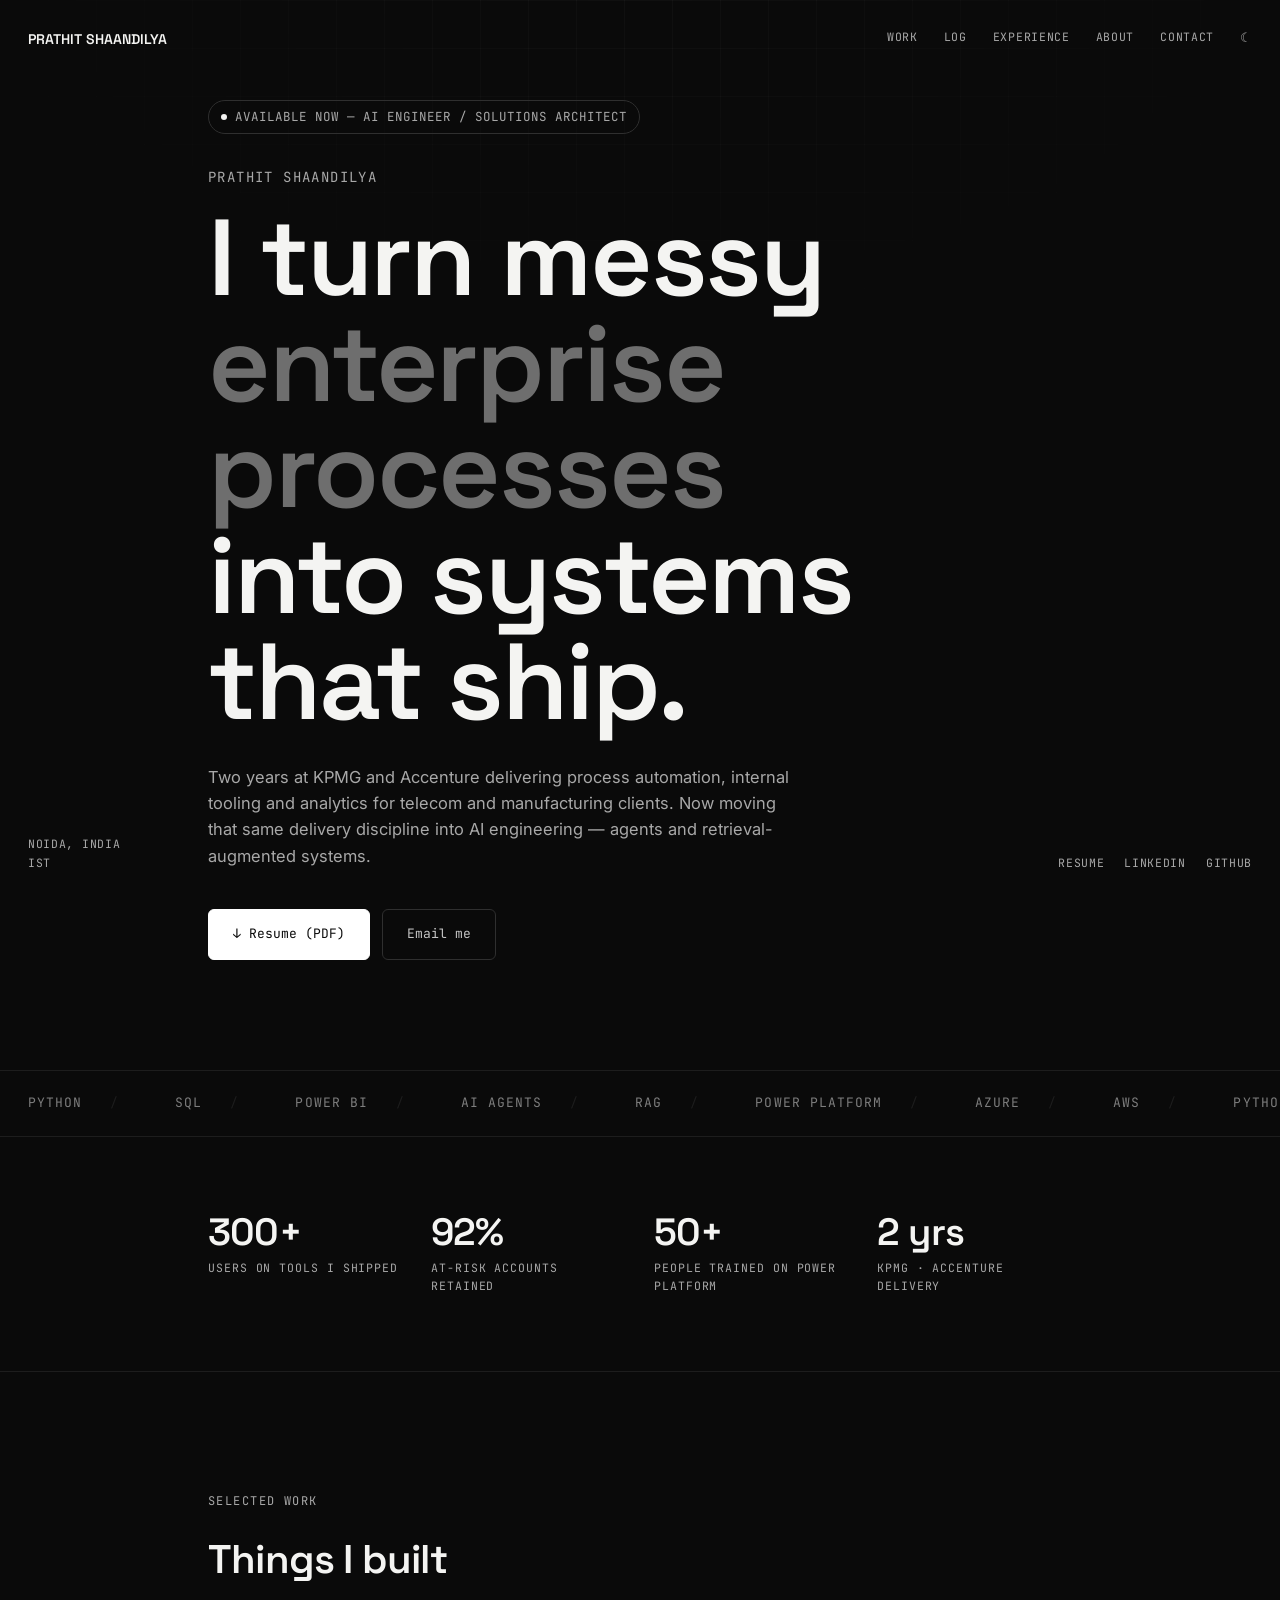
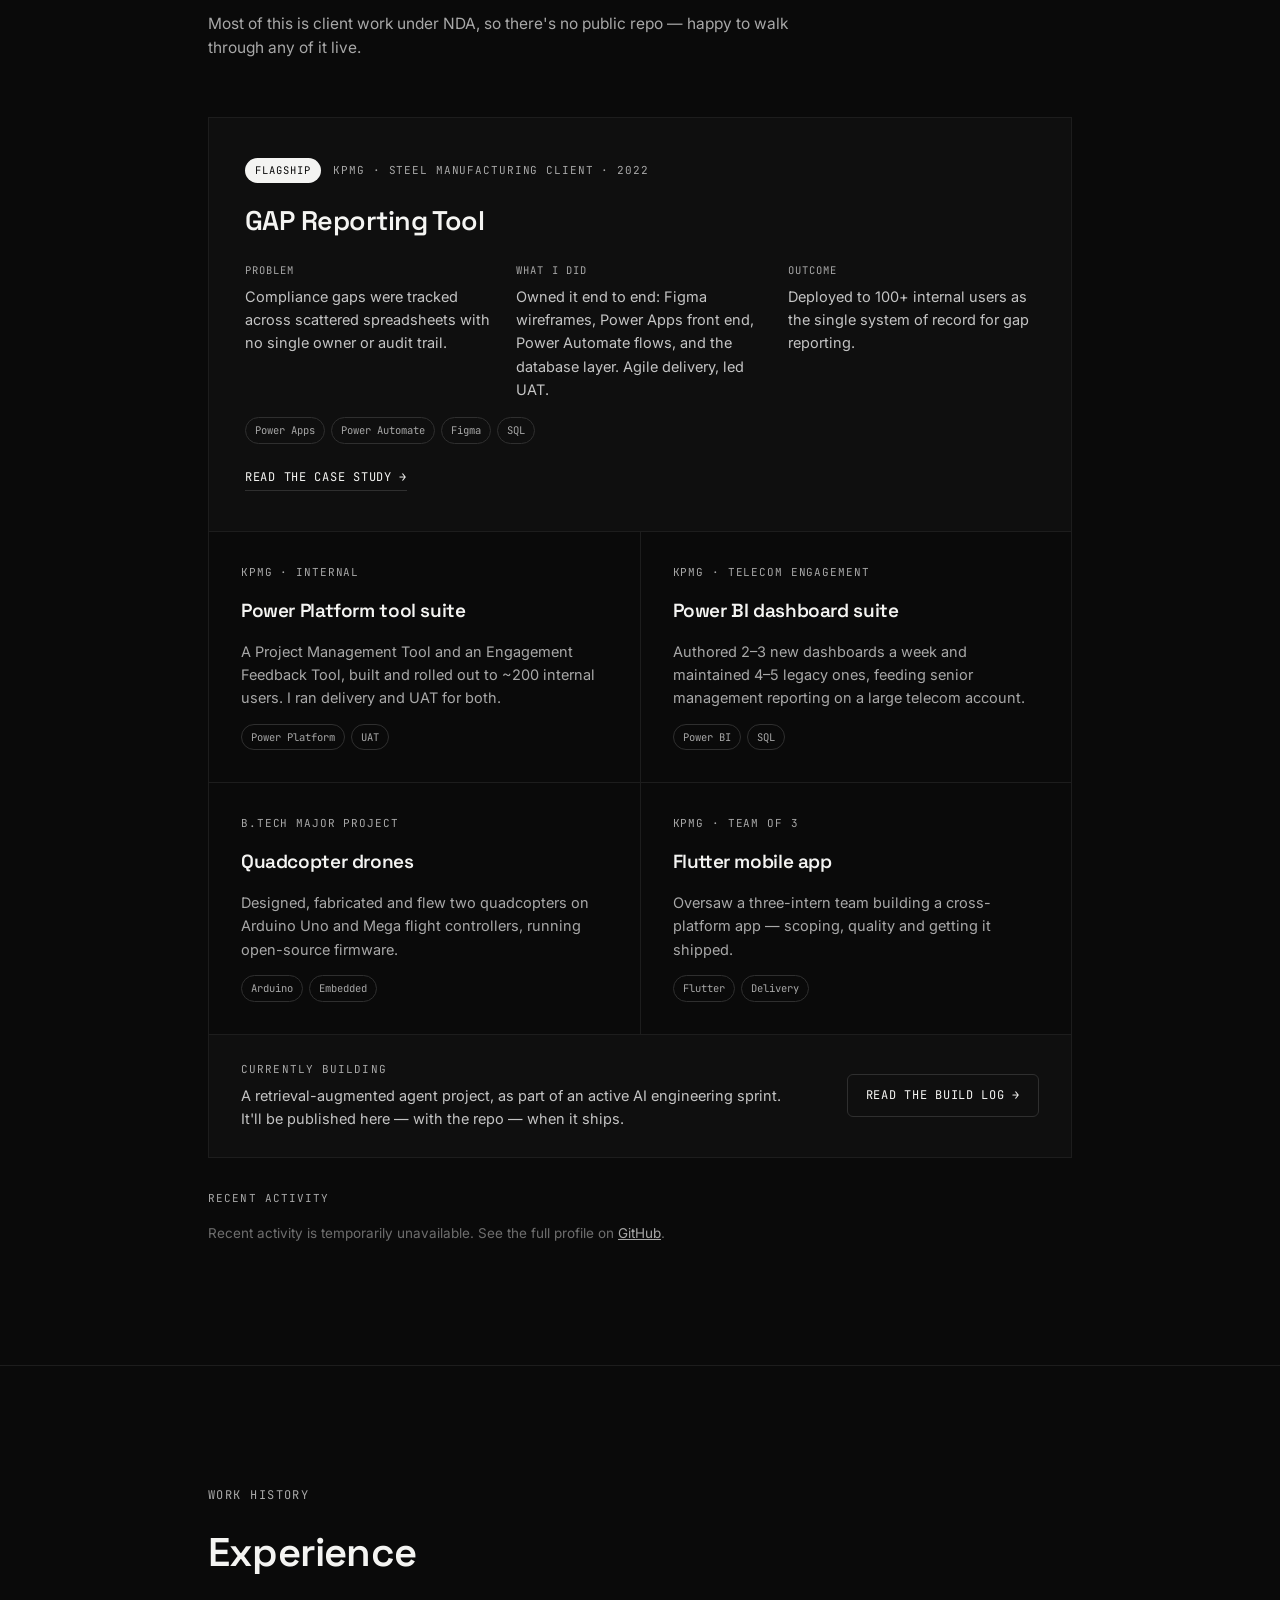
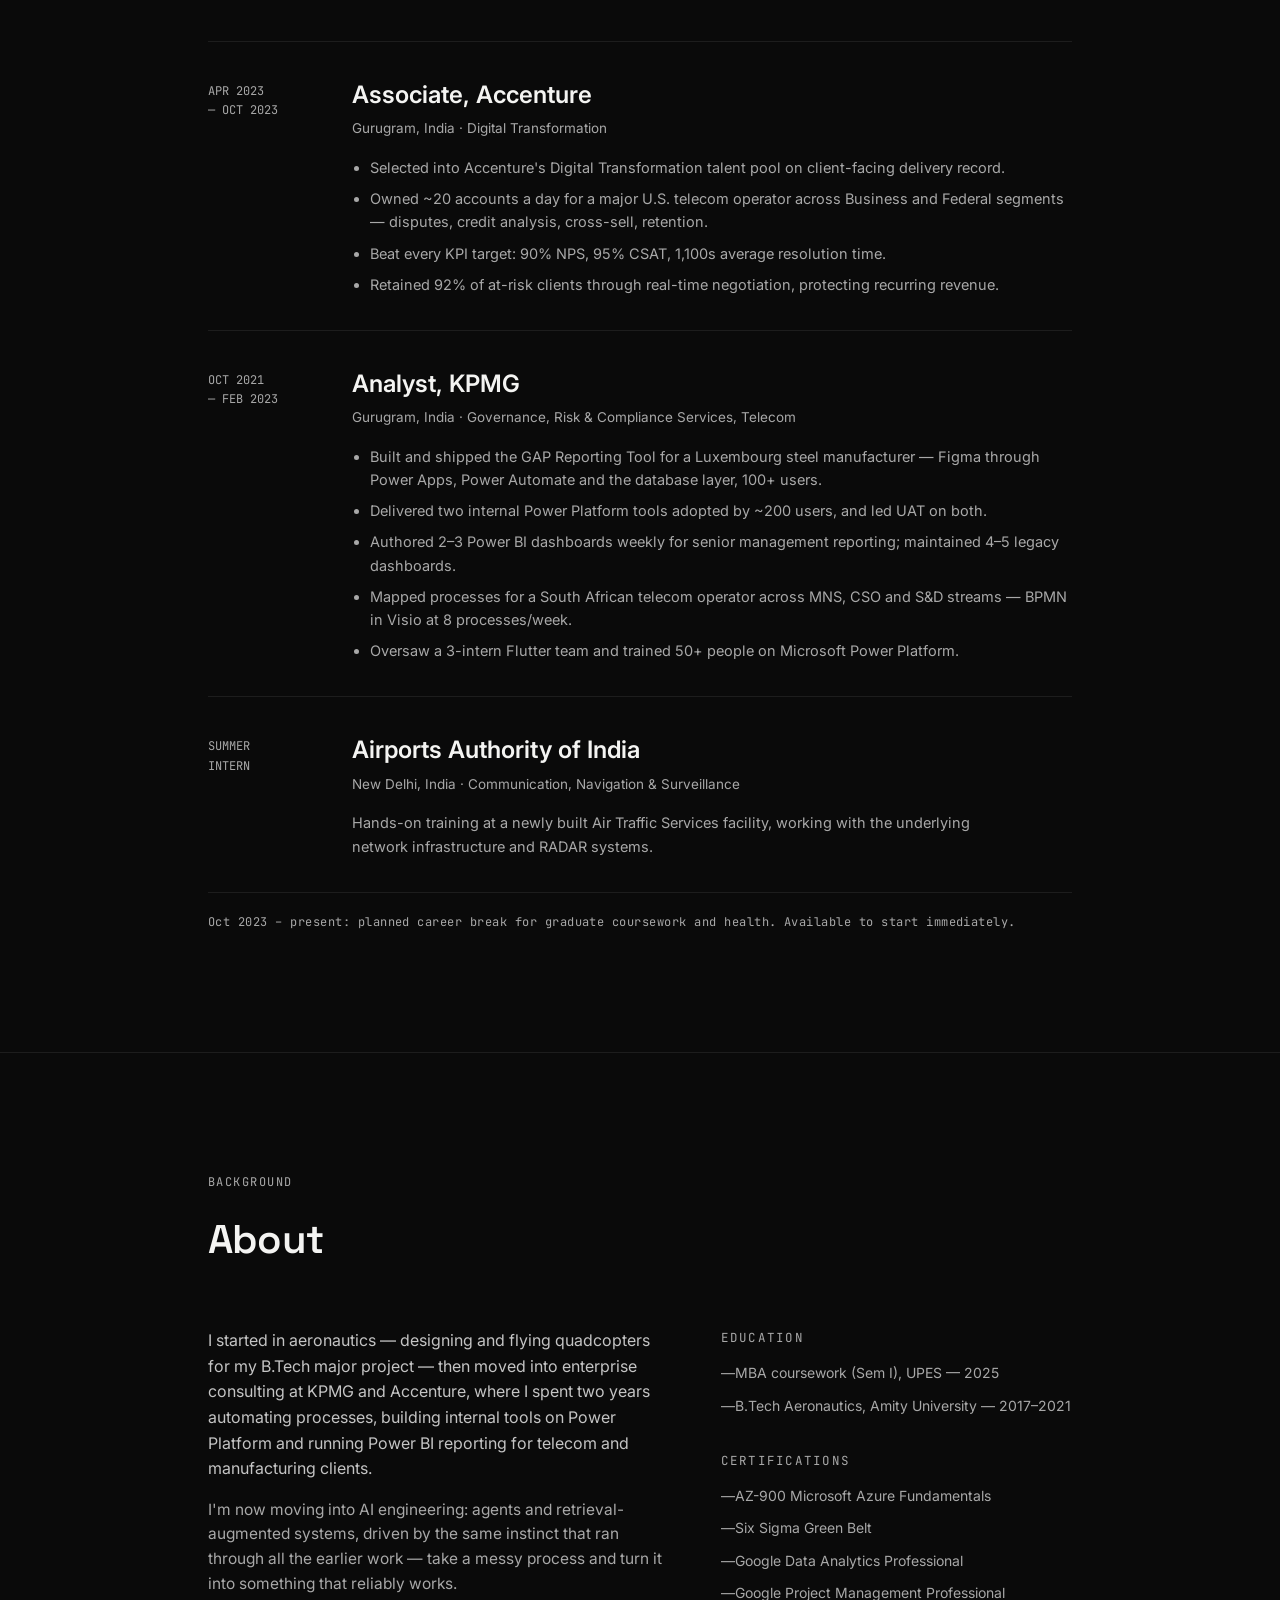
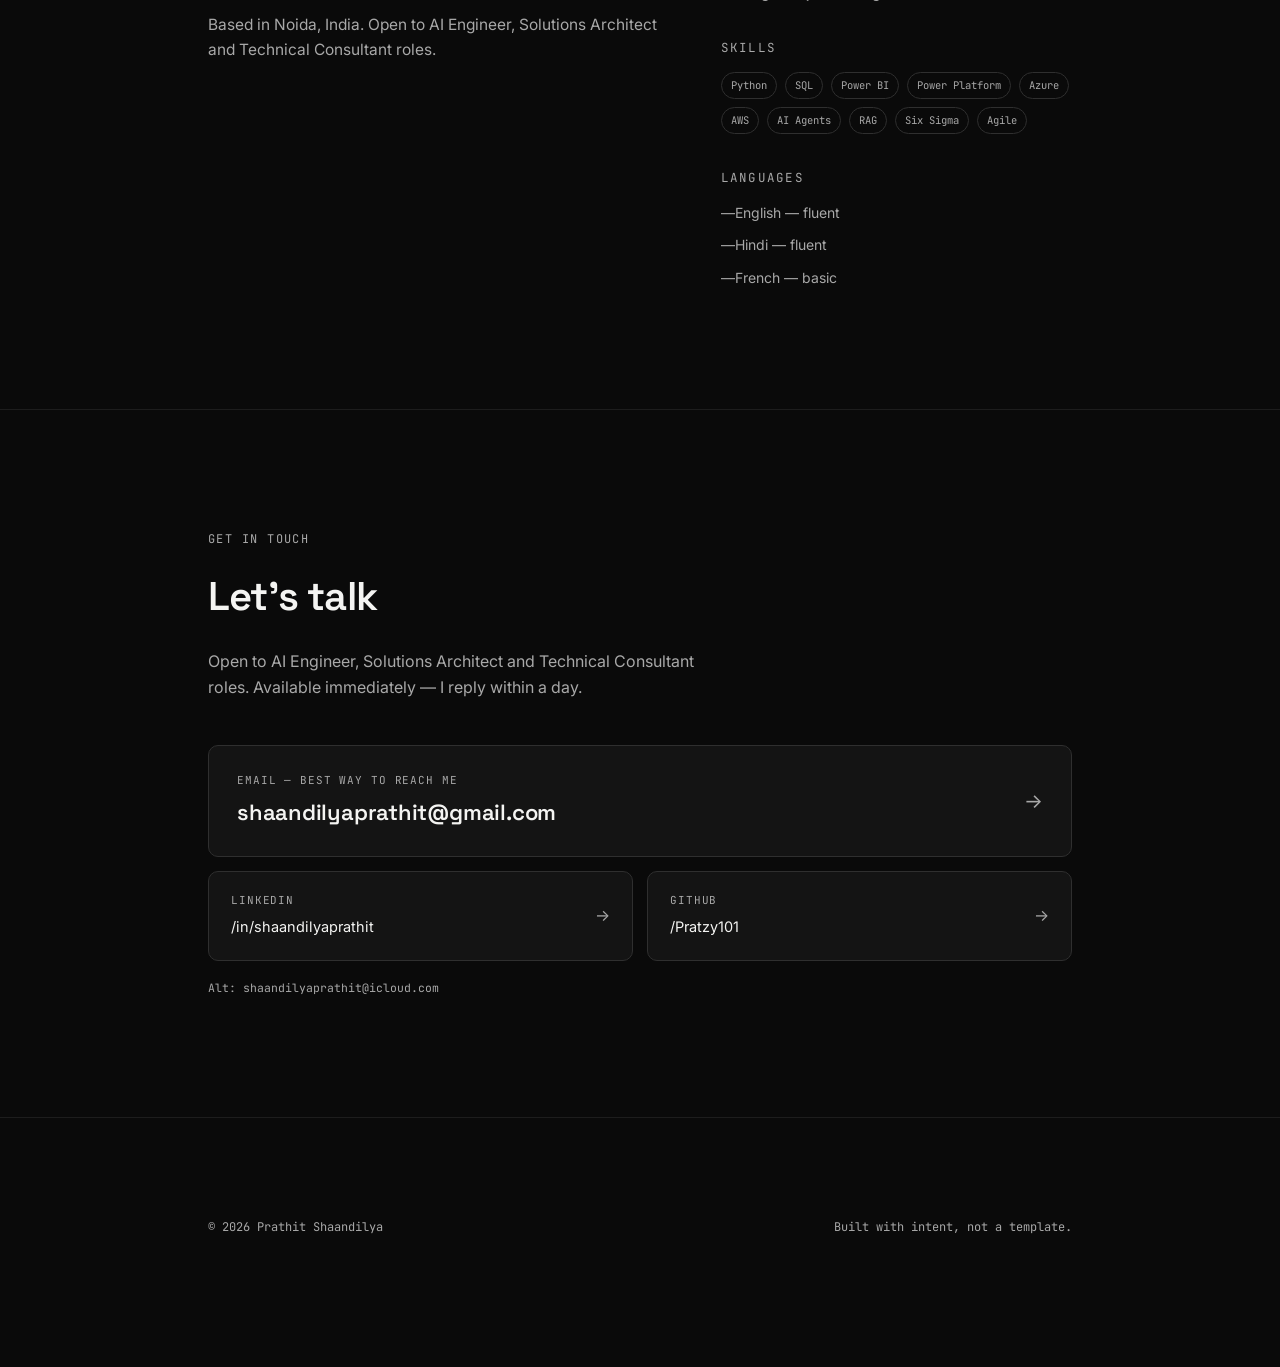
==== static/index.html @ 5bcee1ee "V1.4: restructure — site moves to static/, backend scaffolding added" ====
<!DOCTYPE html>
<html lang="en">
<head>
<meta charset="UTF-8">
<meta name="viewport" content="width=device-width, initial-scale=1.0">
<title>Prathit Shaandilya — Data Analyst / AI Systems</title>
<meta name="description" content="Prathit Shaandilya — analyst and enterprise consultant transitioning into AI Engineering. Experience, work, and contact.">

<!-- ============================================================================
     SOCIAL SHARE CARDS (new in V1.3)
     Controls how the link renders when pasted into LinkedIn, Slack, WhatsApp,
     or a message to a recruiter. Without these, the link previews as a bare
     URL. og:image must be an absolute URL — relative paths are ignored by
     every scraper.
     ============================================================================ -->
<meta property="og:type" content="profile">
<meta property="og:site_name" content="Prathit Shaandilya">
<meta property="og:title" content="Prathit Shaandilya — Data Analyst turned AI Systems Builder">
<meta property="og:description" content="Two years at KPMG and Accenture delivering process automation, internal tooling and analytics. Now building agents and retrieval-augmented systems.">
<meta property="og:url" content="https://pratzy101.github.io/Portfolio/">
<meta property="og:image" content="https://pratzy101.github.io/Portfolio/assets/og-image.png">
<meta property="og:image:width" content="1200">
<meta property="og:image:height" content="630">
<meta property="og:image:alt" content="Prathit Shaandilya — data analyst turned AI systems builder.">
<meta name="twitter:card" content="summary_large_image">
<meta name="twitter:title" content="Prathit Shaandilya — Data Analyst turned AI Systems Builder">
<meta name="twitter:description" content="Two years at KPMG and Accenture delivering process automation, internal tooling and analytics. Now building agents and retrieval-augmented systems.">
<meta name="twitter:image" content="https://pratzy101.github.io/Portfolio/assets/og-image.png">
<link rel="canonical" href="https://pratzy101.github.io/Portfolio/">
<link rel="icon" href="data:image/svg+xml,%3Csvg xmlns='http://www.w3.org/2000/svg' viewBox='0 0 32 32'%3E%3Crect width='32' height='32' fill='%230a0a0a'/%3E%3Crect x='7' y='7' width='18' height='18' fill='none' stroke='%23f4f4f2' stroke-width='2'/%3E%3C/svg%3E">
<link rel="preconnect" href="https://fonts.googleapis.com">
<link rel="preconnect" href="https://fonts.gstatic.com" crossorigin>
<link href="https://fonts.googleapis.com/css2?family=Space+Grotesk:wght@400;500;600;700&family=Inter:wght@400;500;600&family=JetBrains+Mono:wght@400;500&display=swap" rel="stylesheet">

<!-- ============================================================================
     STRUCTURED DATA (JSON-LD)
     Tells search engines this page represents a specific person, not just a
     generic page. Powers rich snippets in search results (name, role, links).
     Editable: jobTitle, description, sameAs URLs, email.
     ============================================================================ -->
<script type="application/ld+json">
{
  "@context": "https://schema.org",
  "@type": "Person",
  "name": "Prathit Shaandilya",
  "url": "https://pratzy101.github.io/Portfolio/",
  "jobTitle": "AI Engineer / Solutions Architect",
  "description": "Enterprise consultant turned AI engineer — two years at KPMG and Accenture delivering process automation, internal tooling, and analytics, now building agents and retrieval-augmented systems.",
  "email": "mailto:shaandilyaprathit@gmail.com",
  "address": {
    "@type": "PostalAddress",
    "addressLocality": "Noida",
    "addressRegion": "Uttar Pradesh",
    "addressCountry": "IN"
  },
  "alumniOf": [
    {
      "@type": "CollegeOrUniversity",
      "name": "Amity University"
    }
  ],
  "sameAs": [
    "https://www.linkedin.com/in/shaandilyaprathit/",
    "https://github.com/Pratzy101"
  ]
}
</script>

<link rel="stylesheet" href="assets/site.css">

<!-- ============================================================================
     THEME (new in V1.4)
     Applies a stored light-mode choice before the first paint. Inline and
     synchronous on purpose: an external or deferred script would let the dark
     default render for a frame first, which reads as a flash on every load.

     Dark is the default, so only "light" is acted on — there is nothing to do
     for a first-time visitor. The try/catch is not decorative: reading
     localStorage throws outright in Safari private mode, and an uncaught
     throw here would take out the rest of the head.

     The button that drives this lives in the nav row; its label, icon and
     persistence are handled by the THEME TOGGLE module in assets/site.js.
     ============================================================================ -->
<meta name="theme-color" content="#0a0a0a">
<script>
  try{
    if(localStorage.getItem('theme') === 'light'){
      document.documentElement.dataset.theme = 'light';
      document.querySelector('meta[name="theme-color"]').content = '#faf9f7';
    }
  }catch(e){}
</script>
</head>
<body>

<a class="skip-link" href="#main-content">Skip to content</a>

<div class="grid-bg" aria-hidden="true"></div>
<div id="cursor" aria-hidden="true"></div>

<!-- ============================================================================
     MODULE START: CHROME
     Editable: profile name, section nav links, location, social links.
     ============================================================================ -->
<div class="corner corner-tl"><a href="#home" class="brand">PRATHIT SHAANDILYA</a></div>
<nav class="corner corner-tr" aria-label="Primary">
  <a href="#work">Work</a>
  <a href="log.html">Log</a>
  <a href="#experience">Experience</a>
  <a href="#about">About</a>
  <a href="#contact">Contact</a>
  <!-- Icon is aria-hidden: the button's aria-label already carries the meaning,
       and both are kept in sync by the THEME TOGGLE module in site.js. -->
  <button class="theme-toggle" id="themeToggle" type="button"
          aria-pressed="false" aria-label="Switch to light theme">
    <span class="theme-icon" aria-hidden="true">☾</span>
  </button>
</nav>
<div class="corner corner-bl">NOIDA, INDIA<br>IST</div>
<div class="corner corner-br">
  <a href="assets/Prathit_Shaandilya_Resume.pdf" download>Resume</a>
  <a href="https://www.linkedin.com/in/shaandilyaprathit/" target="_blank" rel="noopener">LinkedIn</a>
  <a href="https://github.com/Pratzy101" target="_blank" rel="noopener">GitHub</a>
</div>

<button class="mob-toggle" id="mobToggle" aria-label="Open menu" aria-expanded="false" aria-controls="mobMenu">
  <span aria-hidden="true">☰</span>
</button>
<nav class="mob-menu" id="mobMenu" aria-label="Mobile">
  <a href="#work">Work</a>
  <a href="log.html">Log</a>
  <a href="#experience">Experience</a>
  <a href="#about">About</a>
  <a href="#contact">Contact</a>
  <div class="mob-menu-meta">
    <div class="mob-menu-links">
      <a href="assets/Prathit_Shaandilya_Resume.pdf" download>Resume</a>
      <a href="https://www.linkedin.com/in/shaandilyaprathit/" target="_blank" rel="noopener">LinkedIn</a>
      <a href="https://github.com/Pratzy101" target="_blank" rel="noopener">GitHub</a>
    </div>
    <div class="mob-menu-loc">Noida, India<br>IST</div>
  </div>

</nav>
<!-- ============================================================================
     MODULE END: CHROME
     ============================================================================ -->

<main id="main-content">

<!-- ============================================================================
     MODULE START: HERO
     Editable: name, status pill, headline lines, summary, button links.
     ============================================================================ -->
<section id="home" aria-label="Introduction">
  <div class="wrap">
    <div class="status-line"><span class="status-dot" aria-hidden="true"></span>AVAILABLE NOW — AI ENGINEER / SOLUTIONS ARCHITECT</div>
    <p class="hero-name">Prathit Shaandilya</p>
    <h1 class="hero-head">
      <span class="line">I turn messy</span>
      <span class="line dim">enterprise processes</span>
      <span class="line">into systems that ship.</span>
    </h1>
    <p class="hero-sub">Two years at KPMG and Accenture delivering process automation, internal tooling and analytics for telecom and manufacturing clients. Now moving that same delivery discipline into AI engineering — agents and retrieval-augmented systems.</p>
    <div class="btn-row">
      <a class="btn btn-primary" href="assets/Prathit_Shaandilya_Resume.pdf" download>↓ Resume (PDF)</a>
      <a class="btn btn-ghost" href="mailto:shaandilyaprathit@gmail.com">Email me</a>
    </div>
  </div>
</section>
<!-- ============================================================================
     MODULE END: HERO
     ============================================================================ -->

<!-- ============================================================================
     MODULE START: MARQUEE
     ============================================================================ -->
<div class="marquee-wrap">
  <div class="marquee" aria-hidden="true">
    <span>PYTHON</span><span>SQL</span><span>POWER BI</span><span>AI AGENTS</span><span>RAG</span><span>POWER PLATFORM</span><span>AZURE</span><span>AWS</span>
    <span>PYTHON</span><span>SQL</span><span>POWER BI</span><span>AI AGENTS</span><span>RAG</span><span>POWER PLATFORM</span><span>AZURE</span><span>AWS</span>
  </div>
  <p class="sr-only">Skills: Python, SQL, Power BI, AI Agents, RAG, Power Platform, Azure, AWS</p>
</div>
<!-- ============================================================================
     MODULE END: MARQUEE
     ============================================================================ -->

<!-- ============================================================================
     MODULE START: PROOF (new in V1.2)
     Four-stat credibility strip. No visible heading, so the section carries
     its own aria-label instead of aria-labelledby.
     Editable: each stat-num / stat-label pair.
     ============================================================================ -->
<section class="proof-section" aria-label="Career highlights">
  <div class="wrap stat-grid reveal">
    <div>
      <div class="stat-num">300+</div>
      <div class="stat-label">Users on tools I shipped</div>
    </div>
    <div>
      <div class="stat-num">92%</div>
      <div class="stat-label">At-risk accounts retained</div>
    </div>
    <div>
      <div class="stat-num">50+</div>
      <div class="stat-label">People trained on Power Platform</div>
    </div>
    <div>
      <div class="stat-num">2 yrs</div>
      <div class="stat-label">KPMG · Accenture delivery</div>
    </div>
  </div>
</section>
<!-- ============================================================================
     MODULE END: PROOF
     ============================================================================ -->

<!-- ============================================================================
     MODULE START: WORK (renamed from Projects in V1.2)
     Flagship spotlight + supporting grid + currently-building callout +
     live GitHub activity feed.
     Editable: flagship problem/what-I-did/outcome text, each .work-card,
     the currently-building message, and the GitHub username in the JS below.
     ============================================================================ -->
<section id="work" aria-labelledby="work-heading">
  <div class="wrap">
    <span class="eyebrow reveal">Selected Work</span>
    <h2 class="section-title reveal" id="work-heading">Things I built</h2>
    <p class="section-lead reveal">Most of this is client work under NDA, so there's no public repo — happy to walk through any of it live.</p>

    <div class="work-grid reveal">

      <div class="work-flagship">
        <div class="flagship-meta">
          <span class="flagship-pill">Flagship</span>
          <span class="flagship-context">KPMG · Steel manufacturing client · 2022</span>
        </div>
        <h3>GAP Reporting Tool</h3>
        <div class="flagship-breakdown">
          <div>
            <h4>Problem</h4>
            <p>Compliance gaps were tracked across scattered spreadsheets with no single owner or audit trail.</p>
          </div>
          <div>
            <h4>What I did</h4>
            <p>Owned it end to end: Figma wireframes, Power Apps front end, Power Automate flows, and the database layer. Agile delivery, led UAT.</p>
          </div>
          <div>
            <h4>Outcome</h4>
            <p>Deployed to 100+ internal users as the single system of record for gap reporting.</p>
          </div>
        </div>
        <div class="tags">
          <span class="tag">Power Apps</span>
          <span class="tag">Power Automate</span>
          <span class="tag">Figma</span>
          <span class="tag">SQL</span>
        </div>
        <a class="work-link" href="work/gap-reporting-tool/">Read the case study →</a>
      </div>

      <a class="work-card" href="work/power-platform-suite/">
        <span class="work-card-meta">KPMG · Internal</span>
        <h3>Power Platform tool suite</h3>
        <p>A Project Management Tool and an Engagement Feedback Tool, built and rolled out to ~200 internal users. I ran delivery and UAT for both.</p>
        <div class="tags"><span class="tag">Power Platform</span><span class="tag">UAT</span></div>
      </a>

      <div class="work-card">
        <span class="work-card-meta">KPMG · Telecom engagement</span>
        <h3>Power BI dashboard suite</h3>
        <p>Authored 2–3 new dashboards a week and maintained 4–5 legacy ones, feeding senior management reporting on a large telecom account.</p>
        <div class="tags"><span class="tag">Power BI</span><span class="tag">SQL</span></div>
      </div>

      <a class="work-card" href="work/quadcopter-drones/">
        <span class="work-card-meta">B.Tech major project</span>
        <h3>Quadcopter drones</h3>
        <p>Designed, fabricated and flew two quadcopters on Arduino Uno and Mega flight controllers, running open-source firmware.</p>
        <div class="tags"><span class="tag">Arduino</span><span class="tag">Embedded</span></div>
      </a>

      <div class="work-card">
        <span class="work-card-meta">KPMG · Team of 3</span>
        <h3>Flutter mobile app</h3>
        <p>Oversaw a three-intern team building a cross-platform app — scoping, quality and getting it shipped.</p>
        <div class="tags"><span class="tag">Flutter</span><span class="tag">Delivery</span></div>
      </div>

    </div>

    <div class="work-building reveal">
      <div>
        <div class="work-building-label">Currently building</div>
        <p>A retrieval-augmented agent project, as part of an active AI engineering sprint. It'll be published here — with the repo — when it ships.</p>
      </div>
      <a class="follow-btn" href="log.html">Read the build log →</a>
    </div>

    <!-- ========================================================================
         SUBMODULE: GITHUB ACTIVITY
         Populated by JS at the bottom of the page.
         ======================================================================== -->
    <div class="gh-activity reveal" id="ghActivity">
      <span class="gh-activity-label">Recent activity</span>
      <div id="ghList">
        <p class="gh-fallback">Loading recent commits from GitHub…</p>
      </div>
      <noscript>
        <p class="gh-fallback">Recent activity requires JavaScript. See the full history on <a href="https://github.com/Pratzy101" target="_blank" rel="noopener">GitHub</a>.</p>
      </noscript>
    </div>

  </div>
</section>
<!-- ============================================================================
     MODULE END: WORK
     ============================================================================ -->

<!-- ============================================================================
     MODULE START: EXPERIENCE
     Editable: each .xrow is one job entry. The trailing .career-note covers
     the Oct 2023–present gap instead of a dedicated timeline row (V1.2).
     ============================================================================ -->
<section id="experience" aria-labelledby="experience-heading">
  <div class="wrap">
    <span class="eyebrow reveal">Work History</span>
    <h2 class="section-title reveal" id="experience-heading" style="margin-bottom:56px;">Experience</h2>

    <div class="timeline reveal">

      <div class="xrow">
        <div class="xdate mono">APR 2023<br>— OCT 2023</div>
        <div>
          <div class="xrole">Associate, Accenture</div>
          <div class="xplace">Gurugram, India · Digital Transformation</div>
          <ul>
            <li>Selected into Accenture's Digital Transformation talent pool on client-facing delivery record.</li>
            <li>Owned ~20 accounts a day for a major U.S. telecom operator across Business and Federal segments — disputes, credit analysis, cross-sell, retention.</li>
            <li>Beat every KPI target: 90% NPS, 95% CSAT, 1,100s average resolution time.</li>
            <li>Retained 92% of at-risk clients through real-time negotiation, protecting recurring revenue.</li>
          </ul>
        </div>
      </div>

      <div class="xrow">
        <div class="xdate mono">OCT 2021<br>— FEB 2023</div>
        <div>
          <div class="xrole">Analyst, KPMG</div>
          <div class="xplace">Gurugram, India · Governance, Risk & Compliance Services, Telecom</div>
          <ul>
            <li>Built and shipped the GAP Reporting Tool for a Luxembourg steel manufacturer — Figma through Power Apps, Power Automate and the database layer, 100+ users.</li>
            <li>Delivered two internal Power Platform tools adopted by ~200 users, and led UAT on both.</li>
            <li>Authored 2–3 Power BI dashboards weekly for senior management reporting; maintained 4–5 legacy dashboards.</li>
            <li>Mapped processes for a South African telecom operator across MNS, CSO and S&amp;D streams — BPMN in Visio at 8 processes/week.</li>
            <li>Oversaw a 3-intern Flutter team and trained 50+ people on Microsoft Power Platform.</li>
          </ul>
        </div>
      </div>

      <div class="xrow">
        <div class="xdate mono">SUMMER<br>INTERN</div>
        <div>
          <div class="xrole">Airports Authority of India</div>
          <div class="xplace">New Delhi, India · Communication, Navigation &amp; Surveillance</div>
          <p class="desc">Hands-on training at a newly built Air Traffic Services facility, working with the underlying network infrastructure and RADAR systems.</p>
        </div>
      </div>

    </div>
    <p class="career-note">Oct 2023 – present: planned career break for graduate coursework and health. Available to start immediately.</p>
  </div>
</section>
<!-- ============================================================================
     MODULE END: EXPERIENCE
     ============================================================================ -->

<!-- ============================================================================
     MODULE START: ABOUT
     Editable: bio paragraphs, education, certifications, skill tags, languages.

     Fixed in this pass: "four years" corrected to "two years" to match your
     actual Oct 2021–Oct 2023 dates and the Hero/Proof copy above.
     ============================================================================ -->
<section id="about" aria-labelledby="about-heading">
  <div class="wrap">
    <span class="eyebrow reveal">Background</span>
    <h2 class="section-title reveal" id="about-heading" style="margin-bottom:56px;">About</h2>

    <div class="about-grid">
      <div class="about-bio reveal">
        <p>I started in aeronautics — designing and flying quadcopters for my B.Tech major project — then moved into enterprise consulting at KPMG and Accenture, where I spent two years automating processes, building internal tools on Power Platform and running Power BI reporting for telecom and manufacturing clients.</p>
        <p>I'm now moving into AI engineering: agents and retrieval-augmented systems, driven by the same instinct that ran through all the earlier work — take a messy process and turn it into something that reliably works.</p>
        <p>Based in Noida, India. Open to AI Engineer, Solutions Architect and Technical Consultant roles.</p>
      </div>

      <div class="reveal">
        <div class="about-block">
          <h3>Education</h3>
          <ul>
            <li>MBA coursework (Sem I), UPES — 2025</li>
            <li>B.Tech Aeronautics, Amity University — 2017–2021</li>
          </ul>
        </div>

        <div class="about-block">
          <h3>Certifications</h3>
          <ul>
            <li>AZ-900 Microsoft Azure Fundamentals</li>
            <li>Six Sigma Green Belt</li>
            <li>Google Data Analytics Professional</li>
            <li>Google Project Management Professional</li>
          </ul>
        </div>

        <div class="about-block">
          <h3>Skills</h3>
          <div class="skill-tags">
            <span class="tag">Python</span><span class="tag">SQL</span><span class="tag">Power BI</span>
            <span class="tag">Power Platform</span><span class="tag">Azure</span><span class="tag">AWS</span>
            <span class="tag">AI Agents</span><span class="tag">RAG</span><span class="tag">Six Sigma</span><span class="tag">Agile</span>
          </div>
        </div>

        <div class="about-block">
          <h3>Languages</h3>
          <ul>
            <li>English — fluent</li>
            <li>Hindi — fluent</li>
            <li>French — basic</li>
          </ul>
        </div>
      </div>
    </div>
  </div>
</section>
<!-- ============================================================================
     MODULE END: ABOUT
     ============================================================================ -->

<!-- ============================================================================
     MODULE START: CONTACT
     Editable: email addresses, social links, lead paragraph.
     ============================================================================ -->
<section id="contact" aria-labelledby="contact-heading">
  <div class="wrap">
    <span class="eyebrow reveal">Get in Touch</span>
    <h2 class="section-title reveal" id="contact-heading">Let's talk</h2>
    <p class="contact-lead reveal">Open to AI Engineer, Solutions Architect and Technical Consultant roles. Available immediately — I reply within a day.</p>

    <a class="email-card reveal" href="mailto:shaandilyaprathit@gmail.com">
      <div>
        <span class="email-card-label">Email — best way to reach me</span>
        <span class="email-card-value">shaandilyaprathit@gmail.com</span>
      </div>
      <span class="email-arrow" aria-hidden="true">→</span>
    </a>

    <div class="contact-grid reveal">
      <a class="ccard" href="https://www.linkedin.com/in/shaandilyaprathit/" target="_blank" rel="noopener">
        <div><span class="ccard-label">LinkedIn</span><span class="ccard-value">/in/shaandilyaprathit</span></div>
        <span class="arrow" aria-hidden="true">→</span>
      </a>
      <a class="ccard" href="https://github.com/Pratzy101" target="_blank" rel="noopener">
        <div><span class="ccard-label">GitHub</span><span class="ccard-value">/Pratzy101</span></div>
        <span class="arrow" aria-hidden="true">→</span>
      </a>
    </div>
    <p class="contact-alt reveal">Alt: shaandilyaprathit@icloud.com</p>
  </div>
</section>
<!-- ============================================================================
     MODULE END: CONTACT
     ============================================================================ -->

</main>

<!-- ============================================================================
     MODULE START: FOOTER
     ============================================================================ -->
<footer>
  <div class="wrap">
    <span>© 2026 Prathit Shaandilya</span>
    <span>Built with intent, not a template.</span>
  </div>
</footer>
<!-- ============================================================================
     MODULE END: FOOTER
     ============================================================================ -->

<!-- ============================================================================
     JAVASCRIPT MODULES
     ============================================================================ -->
<script src="assets/site.js" defer></script>

<!-- ============================================================================
     PAGE-SPECIFIC JAVASCRIPT
     Only the two modules that can never run anywhere but the homepage live
     here. Everything shared sits in assets/site.js above.
     ============================================================================ -->
<script>
  /* ========================================================================
     MODULE START: ACTIVE NAV LINK
     Homepage only — the corner nav points at sections on this page.
     ======================================================================== */
  (function activeNavModule(){
    const sections = document.querySelectorAll('section[id]');
    const navA = document.querySelectorAll('.corner-tr a[href^="#"]');
    if(!sections.length || !navA.length) return;
    const navObserver = new IntersectionObserver((entries) => {
      entries.forEach(entry => {
        if(entry.isIntersecting){
          navA.forEach(a => a.classList.toggle('active', a.getAttribute('href') === '#' + entry.target.id));
        }
      });
    }, { threshold: 0.4, rootMargin: '-80px 0px -40% 0px' });
    sections.forEach(s => navObserver.observe(s));
  })();
  /* ========================================================================
     MODULE END: ACTIVE NAV LINK
     ======================================================================== */

  /* ========================================================================
     MODULE START: GITHUB ACTIVITY
     Homepage only. No API key needed — public, unauthenticated, CORS-enabled
     endpoint. Each visitor's browser calls it from their own IP, so there is
     no shared rate limit. Fails gracefully to a profile link.
     ======================================================================== */
  (function githubActivityModule(){
    const GITHUB_USERNAME = 'Pratzy101';
    const MAX_ITEMS = 5;
    const listEl = document.getElementById('ghList');
    if(!listEl) return;

    function relativeTime(isoString){
      const diffMs = Date.now() - new Date(isoString).getTime();
      const mins = Math.floor(diffMs / 60000);
      if(mins < 60) return mins <= 1 ? 'just now' : `${mins}m ago`;
      const hours = Math.floor(mins / 60);
      if(hours < 24) return `${hours}h ago`;
      const days = Math.floor(hours / 24);
      if(days < 30) return `${days}d ago`;
      const months = Math.floor(days / 30);
      return `${months}mo ago`;
    }

    function escapeHtml(str){
      const div = document.createElement('div');
      div.textContent = str;
      return div.innerHTML;
    }

    function showFallback(message){
      listEl.innerHTML = `<p class="gh-fallback">${message} See the full profile on <a href="https://github.com/${GITHUB_USERNAME}" target="_blank" rel="noopener">GitHub</a>.</p>`;
    }

    function render(pushEvents){
      if(!pushEvents.length){
        showFallback('No public activity in the last few weeks.');
        return;
      }
      const rows = pushEvents.slice(0, MAX_ITEMS).map(evt => {
        const repoName = evt.repo.name.replace(`${GITHUB_USERNAME}/`, '');
        const repoUrl = `https://github.com/${evt.repo.name}`;
        const commits = evt.payload && evt.payload.commits ? evt.payload.commits : [];
        const message = commits.length ? commits[commits.length - 1].message.split('\n')[0] : 'Pushed changes';
        return `
          <div class="gh-row">
            <span class="gh-repo"><a href="${repoUrl}" target="_blank" rel="noopener">${escapeHtml(repoName)}</a></span>
            <span class="gh-msg">${escapeHtml(message)}</span>
            <span class="gh-time">${relativeTime(evt.created_at)}</span>
          </div>`;
      }).join('');
      listEl.innerHTML = rows;
    }

    fetch(`https://api.github.com/users/${GITHUB_USERNAME}/events/public`, {
      headers: { 'Accept': 'application/vnd.github+json' }
    })
      .then(res => {
        if(!res.ok) throw new Error(`GitHub API responded ${res.status}`);
        return res.json();
      })
      .then(events => {
        const pushEvents = events.filter(e => e.type === 'PushEvent');
        render(pushEvents);
      })
      .catch(() => {
        showFallback('Recent activity is temporarily unavailable.');
      });
  })();
  /* ========================================================================
     MODULE END: GITHUB ACTIVITY
     ======================================================================== */
</script>

<!-- ============================================================================
     CLOUDFLARE WEB ANALYTICS (new in V1.3)
     Cookie-free and privacy-preserving: no cross-site tracking, nothing stored
     on the visitor's device, so no consent banner is required.

     >>> Swap the placeholder token below for the real one from the
     Cloudflare dashboard. Until you do, the beacon loads and silently does nothing —
     it does not break the page.
     ============================================================================ -->
<script defer src="https://static.cloudflareinsights.com/beacon.min.js"
        data-cf-beacon='{"token": "d493bfedbdd84c4985286b6f5f728c3f"}'></script>

</body>
</html>
---- static/assets/site.css ----
/* ============================================================================
   DESIGN TOKENS
   All colours, sizes, and timing values. Change here to update the whole site.

   V1.2 palette note: the new design uses several near-duplicate greys
   (#8a8a8a and #a8a8a8, #0d0d0d and #0f0f0f) that were likely just small
   drift from the design tool rather than deliberate distinct tones — they're
   consolidated into single tokens here (--text-dim, --surface-raised) for
   maintainability. The visual difference is under 3%, imperceptible in practice.

   V1.4 theming note: dark is the default and lives here in :root. Light is
   opt-in — the toggle sets data-theme="light" on <html> and the block below
   overrides the same names. Nothing else in this file knows a theme exists;
   every rule reads a token, so both palettes come from one set of rules.

   --contrast (was --white in V1.3) is not a colour, it is "maximum contrast
   against the background": the focus ring, the skip link, the primary button
   fill, every hover state. It goes near-black in light mode, so the old name
   would have been actively wrong.
   ============================================================================ */
:root{
  --bg:#0a0a0a;
  --surface:#141414;
  --surface-2:#1b1b1b;
  --surface-raised:#0f0f0f;
  --border:#2f2f2f;
  --border-soft:#1d1d1d;
  --text:#f4f4f2;
  --text-soft:#c4c4c4;
  --text-dim:#a8a8a8;
  --text-faint:#6e6e6e;
  --text-marquee:#7d7d7d;
  --contrast:#ffffff;
  --grid-line:rgba(255,255,255,0.026);
  --shadow-card:none;
  --maxw:920px;
}

/* The light greys are hand-picked, not a lightness-flip of the dark ones.
   Inverting #a8a8a8 lands around 3:1 on an off-white background, which fails
   AA for body text — and --text-dim carries most of the prose on this site
   (.section-lead, .xrow ul, .case-body p). These are measured instead:
   --text-dim ~6.5:1, --text-faint ~4.6:1.

   The background is warm off-white rather than #ffffff so the surfaces above
   it (--surface, --surface-raised) still have somewhere to sit. On pure white
   a raised card can only go darker, which reads inverted. */
:root[data-theme="light"]{
  --bg:#faf9f7;
  --surface:#f1f0ec;
  --surface-2:#e8e7e2;
  --surface-raised:#f5f4f1;
  --border:#d6d4ce;
  --border-soft:#e6e4de;
  --text:#16150f;
  --text-soft:#3d3b35;
  --text-dim:#5a584f;
  /* Measured against --surface-raised, not --bg: --text-faint's worst case is
     .diagram-caption sitting on a raised panel, which is the lightest surface
     it ever lands on. Tuned against --bg alone it passes there and quietly
     fails by a tenth on the panel. */
  --text-faint:#6e6b63;
  --text-marquee:#6f6c64;
  --contrast:#0a0a0a;
  --grid-line:rgba(0,0,0,0.045);
  --shadow-card:0 1px 2px rgba(0,0,0,0.04);
}

/* ============================================================================
   RESET AND BASE
   ============================================================================ */
*{box-sizing:border-box; margin:0; padding:0;}
html{scroll-behavior:smooth;}
body{
  background:var(--bg); color:var(--text); font-family:'Inter', system-ui, sans-serif;
  line-height:1.6; -webkit-font-smoothing:antialiased; cursor:none;
}
@media (prefers-reduced-motion:reduce){
  html{ scroll-behavior:auto; }
}

::selection{ background:var(--contrast); color:var(--bg); }
h1,h2,h3{ font-family:'Space Grotesk', sans-serif; letter-spacing:-0.02em; }
.mono{ font-family:'JetBrains Mono', monospace; }
a{ color:inherit; text-decoration:none; }
ul{ list-style:none; }
.wrap{ max-width:var(--maxw); margin:0 auto; padding:0 28px; }

:focus-visible{ outline:2px solid var(--contrast); outline-offset:3px; }

.sr-only{
  position:absolute; width:1px; height:1px; padding:0; margin:-1px;
  overflow:hidden; clip:rect(0 0 0 0); white-space:nowrap; border:0;
}

/* ============================================================================
   SKIP LINK
   Lets keyboard and screen-reader users jump past the fixed nav chrome
   straight to content. Hidden until focused.
   ============================================================================ */
.skip-link{
  position:absolute; top:8px; left:8px; z-index:9999;
  padding:10px 16px; background:var(--contrast); color:var(--bg);
  border-radius:6px; font-family:'JetBrains Mono', monospace; font-size:13px;
  transform:translateY(-200%); transition:transform .2s ease;
}
.skip-link:focus{ transform:translateY(0); }

/* ============================================================================
   BACKGROUND GRID
   ============================================================================ */
.grid-bg{
  position:fixed; inset:0; z-index:-1; pointer-events:none;
  background-image:
    linear-gradient(var(--grid-line) 1px, transparent 1px),
    linear-gradient(90deg, var(--grid-line) 1px, transparent 1px);
  background-size:48px 48px;
  -webkit-mask-image:radial-gradient(ellipse 80% 55% at 50% 0%, black 0%, transparent 70%);
  mask-image:radial-gradient(ellipse 80% 55% at 50% 0%, black 0%, transparent 70%);
}

/* ============================================================================
   CUSTOM CURSOR
   Restored in V1.2 — the uploaded design had no cursor code at all, and
   no JS of any kind. Same fixed-in-V1.1 behaviour: scroll clears it
   immediately, plus a 600ms idle timeout as backup.

   V1.4 — THIS IS THE ONE PLACE THAT MUST NOT USE --contrast. White here is
   deliberate and theme-independent, because mix-blend-mode:difference is
   already doing the theming: difference against pure white *is* inversion,
   so the same white gives a dark cursor on a light page and a light cursor
   on a dark one, with no token involved.

   Swapping in --contrast breaks the grow state specifically. In light mode
   it becomes a solid near-black 52px disc, and difference against near-black
   is close to a no-op, so the disc paints over whatever it is hovering and
   the nav links vanish underneath it. With white, the circle inverts the
   text under it instead — the intended effect, legible in both themes.
   ============================================================================ */
#cursor{
  position:fixed; top:0; left:0; width:16px; height:16px; border-radius:50%;
  border:1px solid #fff; pointer-events:none; z-index:9999; opacity:0;
  transform:translate(-50%,-50%); transition:width .2s ease, height .2s ease, background .2s ease, opacity .2s ease;
  mix-blend-mode:difference;
}
#cursor.active{ opacity:1; }
#cursor.grow{ width:52px; height:52px; background:#fff; }

/* ============================================================================
   FIXED CORNER CHROME
   V1.2 note: the uploaded design had the top corners as position:absolute
   (they would scroll away) while the bottom corners were position:fixed.
   Kept all four fixed here for a consistent persistent-chrome pattern,
   matching every prior version of this site.
   ============================================================================ */
.corner{
  position:fixed; z-index:200; font-family:'JetBrains Mono', monospace;
  font-size:11.5px; letter-spacing:0.06em; color:var(--text-dim);
}
.corner-tl{ top:28px; left:28px; }
.corner-tl .brand{ font-family:'Space Grotesk', sans-serif; font-weight:600; font-size:14px; color:var(--text); letter-spacing:0; text-transform:uppercase; }
.corner-tr{ top:28px; right:28px; display:flex; gap:26px; }
.corner-tr a{ text-transform:uppercase; position:relative; padding-bottom:3px; transition:color .2s ease; }
.corner-tr a::after{ content:''; position:absolute; left:0; bottom:0; width:0; height:1px; background:var(--contrast); transition:width .25s ease; }
.corner-tr a:hover{ color:var(--contrast); }
.corner-tr a:hover::after{ width:100%; }
/* ============================================================================
   THEME TOGGLE (new in V1.4)
   Lives as the last child of .corner-tr so it reads as part of the nav row
   rather than as a fifth piece of floating chrome. It needs its own rule
   because every style in .corner-tr above is scoped to `a`, and a <button>
   also arrives with a UA font and background that have to be cleared.
   ============================================================================ */
.theme-toggle{
  position:relative;
  background:none; border:none; padding:0 0 3px; cursor:none;
  font-family:'JetBrains Mono', monospace; font-size:13px; line-height:1;
  color:var(--text-dim); transition:color .2s ease;
}
.theme-toggle:hover{ color:var(--contrast); }
.theme-icon{ display:block; }

/* The glyph's own box is under 8px wide — the button lines up with the nav
   links to the pixel, but it is a fiddly thing to hit. This expands the click
   target to roughly 28x37 without changing layout, so the alignment survives.
   Switched off below 900px, where the button is already a 44px square and an
   overhanging target would start stealing taps from the menu button. */
.theme-toggle::before{ content:''; position:absolute; inset:-8px -10px; }

.corner-bl{ bottom:28px; left:28px; text-transform:uppercase; line-height:1.6; }
.corner-br{ bottom:28px; right:28px; display:flex; gap:20px; text-transform:uppercase; }
.corner-br a{ transition:color .2s ease; }
.corner-br a:hover{ color:var(--contrast); }

/* ============================================================================
   MOBILE MENU
   Restored in V1.2 — the uploaded design had no responsive nav collapse,
   so "Work / Experience / About / Contact" would overflow on small screens.
   ============================================================================ */
.mob-toggle{ display:none; }
.mob-menu{ display:none; }
@media (max-width:900px){
  /* V1.4: the nav row collapses into the menu, but the theme toggle stays —
     it moves into the header bar just left of the hamburger. Hiding the links
     rather than the whole container keeps the toggle a single DOM node instead
     of a desktop copy plus a duplicate inside .mob-menu.
     z-index matches .mob-toggle so the toggle is still reachable while the
     full-screen menu (z-index 205) is open. */
  .corner-tr{ display:flex; top:8px; right:60px; z-index:210; }
  .corner-tr a{ display:none; }

  /* The glyph is barely 8px wide — fine for a pointer, not for a thumb. The
     button is padded out to a 44px square so the tap target matches the
     guideline while the icon itself stays the same size. */
  .theme-toggle{
    display:flex; align-items:center; justify-content:center;
    width:44px; height:44px; padding:0; font-size:15px;
  }
  .theme-toggle::before{ content:none; }
  .mob-toggle{
    display:block; position:fixed; top:26px; right:24px; z-index:210;
    background:none; border:1px solid var(--border); border-radius:6px;
    padding:8px 10px; color:var(--text);
  }
  .mob-menu{
    position:fixed; inset:0; background:var(--bg); z-index:205;
    display:none; flex-direction:column; align-items:flex-start; justify-content:center; gap:22px;
    padding:0 40px; opacity:0; transition:opacity .3s ease;
  }
  .mob-menu.open{ display:flex; opacity:1; }
  .mob-menu a{ font-family:'Space Grotesk', sans-serif; font-size:32px; font-weight:600; }

  /* ------------------------------------------------------------------------
     V1.3.1 — fixed chrome no longer overlaps scrolling content.

     The four corners are position:fixed with a transparent background. On
     desktop that works because .wrap is capped at 920px and centred, so the
     corners sit in the empty margin either side. On mobile .wrap spans the
     full viewport and its text begins at exactly 28px — the same place the
     corners sit — so content scrolled underneath them collided with the name,
     the location, and the social links.

     Verified by walking every text node against the chrome rectangles at four
     scroll positions: the homepage produced collisions at all four on mobile
     and none at any on desktop.

     Top: the name becomes a real header bar — full width, opaque, with a
     hairline under it. Content now passes cleanly beneath instead of through.

     Bottom: hidden. A second opaque bar would cost another 44px of a small
     screen on top of the browser's own toolbar. The links it held move into
     the menu, which is where a phone user looks for them anyway.
     ------------------------------------------------------------------------ */
  .corner-tl{
    top:0; left:0; right:0; height:60px; display:flex; align-items:center;
    padding:0 24px; background:var(--bg); border-bottom:1px solid var(--border-soft);
  }
  .mob-toggle{ top:13px; right:20px; }
  .corner-bl, .corner-br{ display:none; }

  /* Anchor targets would otherwise land underneath the new header bar. */
  section[id]{ scroll-margin-top:70px; }

  /* Resume / LinkedIn / GitHub and the location line, relocated into the menu.
     These need their own selectors because .mob-menu a above sets 32px. */
  .mob-menu-meta{
    width:100%; margin-top:38px; padding-top:26px;
    border-top:1px solid var(--border-soft);
    display:flex; flex-direction:column; gap:18px;
  }
  .mob-menu-links{ display:flex; flex-wrap:wrap; gap:24px; }
  .mob-menu .mob-menu-links a{
    font-family:'JetBrains Mono', monospace; font-size:12.5px; font-weight:400;
    letter-spacing:0.08em; text-transform:uppercase; color:var(--text-dim);
  }
  .mob-menu-loc{
    font-family:'JetBrains Mono', monospace; font-size:11px; letter-spacing:0.08em;
    text-transform:uppercase; color:var(--text-faint); line-height:1.6;
  }
}

/* The menu block is mobile-only markup; keep it out of the desktop layout. */
.mob-menu-meta{ display:none; }
@media (max-width:900px){ .mob-menu-meta{ display:flex; } }

/* ============================================================================
   SECTIONS AND TYPOGRAPHY
   ============================================================================ */
section{ padding:120px 0; border-bottom:1px solid var(--border-soft); }
section:last-of-type{ border-bottom:none; }
.eyebrow{ font-family:'JetBrains Mono', monospace; font-size:12px; letter-spacing:0.12em; color:var(--text-dim); text-transform:uppercase; margin-bottom:16px; display:block; }
h2.section-title{ font-size:clamp(28px,4.4vw,40px); font-weight:600; margin-bottom:20px; }
.section-lead{ color:var(--text-dim); font-size:15.5px; max-width:600px; margin-bottom:56px; }

/* ============================================================================
   SCROLL REVEAL
   ============================================================================ */
.reveal{ opacity:0; transform:translateY(20px); transition:opacity .7s ease, transform .7s ease; }
.reveal.in-view{ opacity:1; transform:translateY(0); }
@media (prefers-reduced-motion:reduce){ .reveal{ opacity:1; transform:none; transition:none; } }

/* ============================================================================
   BUTTONS
   Shared across hero, work, and follow CTAs.
   ============================================================================ */
.btn{ font-family:'JetBrains Mono', monospace; font-size:13px; padding:14px 24px; border-radius:6px; border:1px solid var(--border); display:inline-flex; align-items:center; gap:8px; transition:all .2s ease; }
.btn-primary{ background:var(--contrast); color:var(--bg); border-color:var(--contrast); }
.btn-primary:hover{ background:transparent; color:var(--contrast); }
.btn-ghost{ color:var(--text-soft); }
.btn-ghost:hover{ border-color:var(--text-dim); }

/* ============================================================================
   HERO SECTION
   New copy (V1.2): "AVAILABLE NOW" status pill, "I turn messy enterprise
   processes into systems that ship." headline, tightened two-button CTA row.
   ============================================================================ */
#home{ min-height:100vh; display:flex; flex-direction:column; justify-content:center; padding:100px 0 110px; border-bottom:1px solid var(--border-soft); }
.status-line{ display:inline-flex; align-items:center; gap:8px; font-family:'JetBrains Mono', monospace; font-size:12.5px; color:var(--text-dim); border:1px solid var(--border); padding:6px 12px; border-radius:100px; margin-bottom:32px; width:fit-content; }
.status-dot{ width:6px; height:6px; border-radius:50%; background:var(--text); animation:pulse 2s infinite; }
@keyframes pulse{ 0%,100%{opacity:1;} 50%{opacity:.35;} }
.hero-name{ font-family:'JetBrains Mono', monospace; font-size:14px; letter-spacing:0.1em; color:var(--text-dim); text-transform:uppercase; margin-bottom:18px; }
.hero-head{ font-size:clamp(44px,8.6vw,108px); font-weight:600; line-height:0.98; margin-bottom:28px; }
.hero-head .line{ display:block; }
.hero-head .dim{ color:var(--text-faint); }
.hero-sub{ max-width:600px; color:var(--text-dim); font-size:16.5px; margin-bottom:40px; }
.btn-row{ display:flex; flex-wrap:wrap; gap:12px; }

/* ============================================================================
   MARQUEE (SKILLS STRIP)
   ============================================================================ */
.marquee-wrap{ border-bottom:1px solid var(--border-soft); overflow:hidden; padding:22px 0; }
.marquee{ display:flex; width:max-content; animation:scroll 26s linear infinite; }
.marquee span{ font-family:'JetBrains Mono', monospace; font-size:13px; letter-spacing:0.08em; color:var(--text-marquee); text-transform:uppercase; padding:0 28px; white-space:nowrap; }
.marquee span::after{ content:'/'; margin-left:28px; color:var(--border-soft); }
@keyframes scroll{ from{transform:translateX(0);} to{transform:translateX(-50%);} }
@media (prefers-reduced-motion:reduce){ .marquee{ animation:none; } }

/* ============================================================================
   PROOF / STATS STRIP (new in V1.2)
   Four-number credibility strip sitting between the marquee and Work.
   Editable: each .stat-num / .stat-label pair.
   ============================================================================ */
.proof-section{ padding:76px 0; }
.stat-grid{ display:grid; grid-template-columns:repeat(4,1fr); gap:28px; }
.stat-num{ font-family:'Space Grotesk', sans-serif; font-size:38px; font-weight:600; letter-spacing:-0.02em; line-height:1; }
.stat-label{ font-family:'JetBrains Mono', monospace; font-size:11.5px; letter-spacing:0.08em; color:var(--text-dim); text-transform:uppercase; margin-top:8px; }
@media (max-width:640px){ .stat-grid{ grid-template-columns:repeat(2,1fr); row-gap:36px; } }

/* ============================================================================
   WORK SECTION (renamed from Projects in V1.2)
   Flagship spotlight card (problem / what I did / outcome) + supporting
   grid + a "currently building" callout + live GitHub activity.
   ============================================================================ */
.work-grid{ display:grid; grid-template-columns:1fr 1fr; gap:1px; background:var(--border-soft); border:1px solid var(--border-soft); }
@media (max-width:640px){ .work-grid{ grid-template-columns:1fr; } }

.work-flagship{ grid-column:1 / -1; background:var(--surface-raised); padding:40px 36px; display:flex; flex-direction:column; gap:16px; }
.flagship-meta{ display:flex; align-items:center; gap:12px; flex-wrap:wrap; }
.flagship-pill{ font-family:'JetBrains Mono', monospace; font-size:10.5px; letter-spacing:0.1em; text-transform:uppercase; color:var(--bg); background:var(--text); padding:4px 10px; border-radius:100px; }
.flagship-context{ font-family:'JetBrains Mono', monospace; font-size:11px; letter-spacing:0.08em; text-transform:uppercase; color:var(--text-dim); }
.work-flagship h3{ font-size:27px; font-weight:600; }
.flagship-breakdown{ display:grid; grid-template-columns:1fr 1fr 1fr; gap:24px; margin-top:4px; }
@media (max-width:640px){ .flagship-breakdown{ grid-template-columns:1fr; gap:16px; } }
.flagship-breakdown h4{ font-family:'JetBrains Mono', monospace; font-size:10.5px; font-weight:400; letter-spacing:0.1em; text-transform:uppercase; color:var(--text-dim); margin-bottom:6px; }
.flagship-breakdown p{ color:var(--text-soft); font-size:14.5px; }
.work-link{ font-family:'JetBrains Mono', monospace; font-size:12px; letter-spacing:0.06em; text-transform:uppercase; color:var(--text); border-bottom:1px solid var(--border); padding-bottom:3px; width:fit-content; margin-top:8px; transition:border-color .2s ease; }
.work-link:hover{ border-bottom-color:var(--contrast); }

.work-card{ background:var(--bg); padding:32px; display:flex; flex-direction:column; gap:14px; min-height:230px; }
.work-card-meta{ font-family:'JetBrains Mono', monospace; font-size:11px; letter-spacing:0.08em; text-transform:uppercase; color:var(--text-dim); }
.work-card h3{ font-size:19px; font-weight:600; }
.work-card p{ color:var(--text-dim); font-size:14.5px; flex-grow:1; }

.tags{ display:flex; flex-wrap:wrap; gap:6px; }
.tag{ font-family:'JetBrains Mono', monospace; font-size:10.5px; color:var(--text-dim); border:1px solid var(--border); padding:4px 9px; border-radius:100px; }

.work-building{
  display:flex; align-items:center; justify-content:space-between; gap:24px; flex-wrap:wrap;
  border:1px solid var(--border-soft); border-top:none; background:var(--surface-raised); padding:26px 32px;
}
.work-building-label{ font-family:'JetBrains Mono', monospace; font-size:11px; letter-spacing:0.1em; text-transform:uppercase; color:var(--text-dim); margin-bottom:6px; }
.work-building p{ color:var(--text-soft); font-size:14.5px; max-width:560px; }
.follow-btn{ font-family:'JetBrains Mono', monospace; font-size:12px; letter-spacing:0.06em; text-transform:uppercase; color:var(--text); border:1px solid var(--border); border-radius:6px; padding:11px 18px; white-space:nowrap; transition:border-color .2s ease; }
.follow-btn:hover{ border-color:var(--text-dim); }

/* ============================================================================
   GITHUB ACTIVITY
   Carried forward from V1.1. Sits directly below the "currently building"
   bar — the live counterpart to that static message. Fetches recent public
   pushes client-side; degrades to a plain profile link on any failure.
   ============================================================================ */
.gh-activity{ margin-top:32px; }
.gh-activity-label{ font-family:'JetBrains Mono', monospace; font-size:11px; letter-spacing:0.1em; color:var(--text-dim); text-transform:uppercase; margin-bottom:16px; display:block; }
.gh-row{
  display:flex; justify-content:space-between; align-items:baseline; gap:16px;
  padding:12px 0; border-top:1px solid var(--border-soft); font-size:13.5px;
}
.gh-row:first-child{ border-top:none; }
.gh-repo{ color:var(--text); font-family:'JetBrains Mono', monospace; font-size:12.5px; }
.gh-repo a:hover{ color:var(--contrast); text-decoration:underline; }
.gh-msg{ color:var(--text-dim); flex-grow:1; overflow:hidden; text-overflow:ellipsis; white-space:nowrap; }
.gh-time{ color:var(--text-faint); font-family:'JetBrains Mono', monospace; font-size:11.5px; flex-shrink:0; }
.gh-fallback{ color:var(--text-faint); font-size:13.5px; }
.gh-fallback a{ text-decoration:underline; color:var(--text-dim); }
.gh-fallback a:hover{ color:var(--contrast); }
@media (max-width:640px){
  .gh-row{ flex-direction:column; gap:4px; }
  .gh-msg{ white-space:normal; }
}

/* ============================================================================
   EXPERIENCE SECTION
   V1.2: the standalone "Career Break" row is replaced with a trailing note
   below the timeline, per the new design.
   ============================================================================ */
.xrow{ padding:34px 0; border-top:1px solid var(--border-soft); display:grid; grid-template-columns:120px 1fr; gap:24px; }
.timeline > .xrow:first-child{ border-top:1px solid var(--border-soft); }
.timeline > .xrow:last-child{ border-bottom:1px solid var(--border-soft); }
.xdate{ font-family:'JetBrains Mono', monospace; font-size:12px; color:var(--text-dim); padding-top:6px; }
.xrole{ font-size:clamp(19px,2.4vw,24px); font-weight:600; margin-bottom:4px; }
.xplace{ color:var(--text-dim); font-size:13.5px; margin-bottom:16px; }
.xrow ul{ padding-left:18px; color:var(--text-dim); font-size:14.5px; }
.xrow li{ margin-bottom:8px; list-style:disc; }
.xrow li:last-child{ margin-bottom:0; }
.xrow p.desc{ color:var(--text-dim); font-size:14.5px; max-width:640px; }
@media (max-width:640px){ .xrow{ grid-template-columns:1fr; gap:8px; } }
.career-note{ font-family:'JetBrains Mono', monospace; font-size:12px; letter-spacing:0.04em; color:var(--text-dim); margin-top:20px; }

/* ============================================================================
   ABOUT SECTION
   ============================================================================ */
.about-grid{ display:grid; grid-template-columns:1.3fr 1fr; gap:56px; }
@media (max-width:720px){ .about-grid{ grid-template-columns:1fr; } }
.about-bio p{ margin-bottom:16px; font-size:15.5px; }
.about-bio p:first-child{ color:var(--text-soft); font-size:16px; }
.about-bio p:not(:first-child){ color:var(--text-dim); }
.about-block{ margin-bottom:34px; }
.about-block:last-child{ margin-bottom:0; }
.about-block h3{ font-size:12.5px; text-transform:uppercase; letter-spacing:0.1em; font-family:'JetBrains Mono', monospace; color:var(--text-dim); margin-bottom:14px; font-weight:400; }
.about-block ul{ color:var(--text-dim); font-size:14px; }
.about-block li{ margin-bottom:10px; padding-left:14px; position:relative; }
.about-block li:last-child{ margin-bottom:0; }
.about-block li::before{ content:'—'; position:absolute; left:0; color:var(--text-dim); }
.skill-tags{ display:flex; flex-wrap:wrap; gap:8px; }

/* ============================================================================
   CONTACT SECTION
   V1.2: "Let's talk" headline, one large primary email card, LinkedIn/GitHub
   as a two-column pair below, alt email as small print.
   ============================================================================ */
.contact-lead{ color:var(--text-dim); max-width:520px; margin-bottom:44px; font-size:16px; }
.email-card{
  display:flex; align-items:center; justify-content:space-between; gap:20px;
  background:var(--surface); border:1px solid var(--border); border-radius:10px;
  padding:26px 28px; margin-bottom:14px; box-shadow:var(--shadow-card);
  transition:border-color .2s ease, background .2s ease;
}
.email-card:hover{ border-color:var(--text-dim); background:var(--surface-2); }
.email-card-label{ font-family:'JetBrains Mono', monospace; font-size:11px; color:var(--text-dim); text-transform:uppercase; letter-spacing:0.08em; display:block; margin-bottom:6px; }
/* V1.3.1 — the email address must never wrap.
   V1.3 fixed the viewport overflow with overflow-wrap:anywhere, which stopped
   the page scrolling sideways but broke the address across two lines mid-word
   ("...@gmail." / "com"). An address split like that reads as a layout failure,
   so instead of letting it wrap, the type is sized so it always fits.

   The width available to the text is:
       100vw - 56px (.wrap padding) - 36px (card padding) - 28px (arrow + gap)
     = 100vw - 120px

   Dividing by 15.2 is the measured ratio of that width to the rendered width of
   this specific 27-character address, with roughly 9% headroom. Measured against
   a fallback face wider than Space Grotesk, so the real font has more slack still.
   If the address ever changes, re-measure — the divisor is specific to its length.

   min-width:0 stays: the unclassed <div> holding label and value is a flex item,
   and a flex item defaults to min-width:auto, refusing to shrink below content. */
.email-card > div{ min-width:0; }
.email-card-value{
  font-size:22px; font-weight:600; letter-spacing:-0.01em;
  font-family:'Space Grotesk', sans-serif; display:block; white-space:nowrap;
}
@media (max-width:640px){
  .email-card{ padding:22px 18px; gap:12px; }
  .email-card-value{ font-size:clamp(12px, calc((100vw - 120px) / 15.2), 22px); }
  .email-arrow{ font-size:16px; }
}
.email-arrow{ color:var(--text-dim); font-size:20px; }

.contact-grid{ display:grid; grid-template-columns:1fr 1fr; gap:14px; }
@media (max-width:640px){ .contact-grid{ grid-template-columns:1fr; } }
.ccard{ display:flex; align-items:center; justify-content:space-between; background:var(--surface); border:1px solid var(--border); border-radius:10px; padding:20px 22px; box-shadow:var(--shadow-card); transition:border-color .2s ease, background .2s ease; }
.ccard:hover{ border-color:var(--text-dim); background:var(--surface-2); }
.ccard-label{ font-family:'JetBrains Mono', monospace; font-size:11px; color:var(--text-dim); text-transform:uppercase; letter-spacing:0.08em; display:block; margin-bottom:4px; }
.ccard-value{ font-size:14.5px; }
.arrow{ color:var(--text-dim); font-size:16px; }
.contact-alt{ font-family:'JetBrains Mono', monospace; font-size:11.5px; color:var(--text-dim); margin-top:18px; }

footer{ padding:100px 0 130px; border-top:1px solid var(--border-soft); }
footer .wrap{ display:flex; justify-content:space-between; flex-wrap:wrap; gap:12px; color:var(--text-dim); font-family:'JetBrains Mono', monospace; font-size:12px; }

/* ============================================================================
   WORK CARD — LINK STATE (new in V1.3)
   Three of the five work cards are now anchors pointing at deep-dive pages.
   The two without a deep dive stay as plain divs and get no hover affordance,
   so the hover state is a truthful signal that something is clickable rather
   than decoration applied uniformly.
   ============================================================================ */
a.work-card{ position:relative; transition:background .25s ease; }
a.work-card::after{
  content:'↗'; position:absolute; top:28px; right:28px;
  color:var(--text-faint); font-size:15px; opacity:0;
  transform:translate(-4px,4px); transition:all .25s ease;
}
a.work-card:hover{ background:var(--surface-raised); }
a.work-card:hover::after{ opacity:1; transform:translate(0,0); }
a.work-card:hover h3{ color:var(--contrast); }

/* ============================================================================
   SUBPAGE SHELL (new in V1.3)
   Case-study and log pages share this. They have no full-viewport hero, so
   the first block needs manual top clearance for the fixed corner chrome.
   ============================================================================ */
.subpage-main{ padding-top:132px; }
@media (max-width:900px){ .subpage-main{ padding-top:104px; } }

.back-link{
  font-family:'JetBrains Mono', monospace; font-size:12px; letter-spacing:0.06em;
  text-transform:uppercase; color:var(--text-dim); display:inline-flex; gap:8px;
  align-items:center; margin-bottom:40px; transition:color .2s ease;
}
.back-link:hover{ color:var(--contrast); }

.page-head{ padding-bottom:8px; }
.page-title{ font-size:clamp(32px,5.6vw,56px); font-weight:600; line-height:1.04; margin-bottom:20px; }
.page-lead{ color:var(--text-dim); font-size:16.5px; max-width:640px; }

/* ============================================================================
   CASE STUDY — FACT STRIP
   Role / client / year / stack. Deliberately mono and small: this is reference
   data a reader scans, not a claim competing with the headline above it.
   ============================================================================ */
.fact-strip{
  display:grid; grid-template-columns:repeat(4,1fr); gap:24px;
  border-top:1px solid var(--border-soft); padding:28px 0 4px; margin-top:40px;
}
@media (max-width:640px){ .fact-strip{ grid-template-columns:repeat(2,1fr); row-gap:24px; } }
.fact-label{
  font-family:'JetBrains Mono', monospace; font-size:10.5px; letter-spacing:0.1em;
  text-transform:uppercase; color:var(--text-faint); margin-bottom:6px;
}
.fact-value{ font-size:14px; color:var(--text-soft); }

/* ============================================================================
   CASE STUDY — SECTION ROWS
   Reuses the 120px + 1fr grid from the experience timeline so the case pages
   read as the same system rather than a second design. The left rail carries
   the section name; vertical order carries the sequence, so no numbering.
   ============================================================================ */
.case-row{
  display:grid; grid-template-columns:120px 1fr; gap:24px;
  padding:40px 0; border-top:1px solid var(--border-soft);
}
@media (max-width:720px){ .case-row{ grid-template-columns:1fr; gap:12px; } }
.case-label{
  font-family:'JetBrains Mono', monospace; font-size:11px; letter-spacing:0.1em;
  text-transform:uppercase; color:var(--text-faint); padding-top:5px;
}
/* min-width:0 is load-bearing. A grid item defaults to min-width:auto, so this
   column refuses to shrink below the intrinsic width of its widest child. The
   architecture diagram sets min-width:520px, which without this forced the
   whole page to 606px on a 390px screen and meant .diagram-wrap's
   overflow-x:auto never got the chance to scroll. */
.case-body{ min-width:0; }
.case-body p{ color:var(--text-dim); font-size:15.5px; margin-bottom:16px; max-width:660px; }
.case-body p:last-child{ margin-bottom:0; }
.case-body strong{ color:var(--text); font-weight:600; }
.case-body ul{ max-width:660px; }
.case-body li{
  color:var(--text-dim); font-size:15px; margin-bottom:12px;
  padding-left:18px; position:relative;
}
.case-body li::before{ content:'—'; position:absolute; left:0; color:var(--text-faint); }
.case-body li:last-child{ margin-bottom:0; }

/* V1.3.1 — a paragraph directly after a list needs more separation than the
   16px used between consecutive paragraphs, or it reads as another bullet that
   lost its dash. Handled here rather than with a <br> inside the paragraph:
   a <br> is a line break, not spacing, so it produces a full blank line that
   does not scale with the type and leaves an empty first line for screen
   readers to announce. Applies to the log page for the same reason. */
.case-body ul + p,
.log-body ul + p{ margin-top:26px; }
.case-body h4{
  font-family:'JetBrains Mono', monospace; font-size:11px; font-weight:400;
  letter-spacing:0.1em; text-transform:uppercase; color:var(--text-dim);
  margin:24px 0 10px;
}
.case-body h4:first-child{ margin-top:0; }

/* Callout for the honest-limitation note — quieter than a warning, louder
   than body copy. Used in "What I'd do differently". */
.case-note{
  border-left:2px solid var(--border); padding:4px 0 4px 18px;
  color:var(--text-soft); font-size:15px; margin-top:8px;
}

/* ============================================================================
   ARCHITECTURE DIAGRAM
   Inline SVG, authored by hand so it version-controls and diffs like code.
   Colours come from the same tokens as the rest of the page via currentColor
   and CSS custom properties, so the diagram can never drift from the palette.
   ============================================================================ */
.diagram-wrap{
  border:1px solid var(--border-soft); background:var(--surface-raised);
  padding:32px 28px; margin:4px 0 18px; overflow-x:auto;
}
.diagram-wrap svg{ display:block; width:100%; height:auto; min-width:520px; }
.diagram-caption{
  font-family:'JetBrains Mono', monospace; font-size:11px; letter-spacing:0.06em;
  color:var(--text-faint); margin-top:14px; text-transform:uppercase;
}
.dg-box{ fill:var(--surface-2); stroke:var(--border); stroke-width:1; }
.dg-box-accent{ fill:var(--text); stroke:var(--text); stroke-width:1; }
.dg-label{ font-family:'JetBrains Mono', monospace; font-size:11px; fill:var(--text); letter-spacing:0.04em; }
.dg-label-invert{ font-family:'JetBrains Mono', monospace; font-size:11px; fill:var(--bg); letter-spacing:0.04em; }
.dg-sub{ font-family:'Inter', sans-serif; font-size:10px; fill:var(--text-faint); }
.dg-line{ stroke:var(--border); stroke-width:1; fill:none; }
.dg-arrow{ fill:var(--text-faint); }
.dg-tier{ font-family:'JetBrains Mono', monospace; font-size:9.5px; fill:var(--text-faint); letter-spacing:0.12em; }

/* ============================================================================
   CASE STUDY — PREV / NEXT NAV
   ============================================================================ */
.case-nav{
  display:grid; grid-template-columns:1fr 1fr; gap:1px;
  background:var(--border-soft); border:1px solid var(--border-soft); margin-top:64px;
}
@media (max-width:640px){ .case-nav{ grid-template-columns:1fr; } }
.case-nav a{
  background:var(--bg); padding:28px 32px; display:flex; flex-direction:column;
  gap:8px; transition:background .25s ease;
}
.case-nav a:hover{ background:var(--surface-raised); }
.case-nav a:last-child{ text-align:right; align-items:flex-end; }
@media (max-width:640px){ .case-nav a:last-child{ text-align:left; align-items:flex-start; } }
.case-nav-label{
  font-family:'JetBrains Mono', monospace; font-size:10.5px; letter-spacing:0.1em;
  text-transform:uppercase; color:var(--text-faint);
}
.case-nav-title{ font-family:'Space Grotesk', sans-serif; font-size:17px; font-weight:600; }

/* ============================================================================
   CASE STUDY — CLOSING CTA
   ============================================================================ */
.case-cta{
  border:1px solid var(--border-soft); background:var(--surface-raised);
  padding:32px; margin-top:1px; display:flex; align-items:center;
  justify-content:space-between; gap:24px; flex-wrap:wrap;
}
.case-cta p{ color:var(--text-soft); font-size:15px; max-width:520px; }

/* ============================================================================
   TEMPLATE PLACEHOLDER (new in V1.3)
   Marks a case-study section that has scaffolding but no written content yet.
   Visible in the source and in the page, so an unfinished page reads as
   deliberately staged rather than broken. Delete the element once written.
   ============================================================================ */
.tbd{
  font-family:'JetBrains Mono', monospace; font-size:12.5px; color:var(--text-faint);
  border:1px dashed var(--border); padding:14px 16px; border-radius:4px;
  max-width:660px;
}

/* ============================================================================
   BUILD LOG PAGE (new in V1.3)
   Same 120px + 1fr rail as the case pages and the experience timeline.
   ============================================================================ */
.log-entry{
  display:grid; grid-template-columns:120px 1fr; gap:24px;
  padding:36px 0; border-top:1px solid var(--border-soft);
}
@media (max-width:720px){ .log-entry{ grid-template-columns:1fr; gap:10px; } }
.log-date{
  font-family:'JetBrains Mono', monospace; font-size:11.5px; letter-spacing:0.06em;
  color:var(--text-faint); text-transform:uppercase; padding-top:5px;
}
.log-entry h3{ font-size:19px; font-weight:600; margin-bottom:10px; }
.log-body{ min-width:0; }   /* same grid trap as .case-body above */
.log-body p{ color:var(--text-dim); font-size:15px; margin-bottom:14px; max-width:660px; }
.log-body p:last-of-type{ margin-bottom:0; }
.log-body ul{ max-width:660px; margin-bottom:14px; }
.log-body li{
  color:var(--text-dim); font-size:14.5px; margin-bottom:10px;
  padding-left:18px; position:relative;
}
.log-body li::before{ content:'—'; position:absolute; left:0; color:var(--text-faint); }
.log-tags{ display:flex; flex-wrap:wrap; gap:6px; margin-top:14px; }

/* A "snag" is a thing that broke or a wrong turn. Called out visually because
   it is the part of a build log that carries the most information. */
.log-snag{
  border-left:2px solid var(--border); padding:2px 0 2px 16px;
  color:var(--text-soft); font-size:14.5px; margin:0 0 14px;
}
.log-snag-label{
  font-family:'JetBrains Mono', monospace; font-size:10px; letter-spacing:0.1em;
  text-transform:uppercase; color:var(--text-faint); display:block; margin-bottom:4px;
}
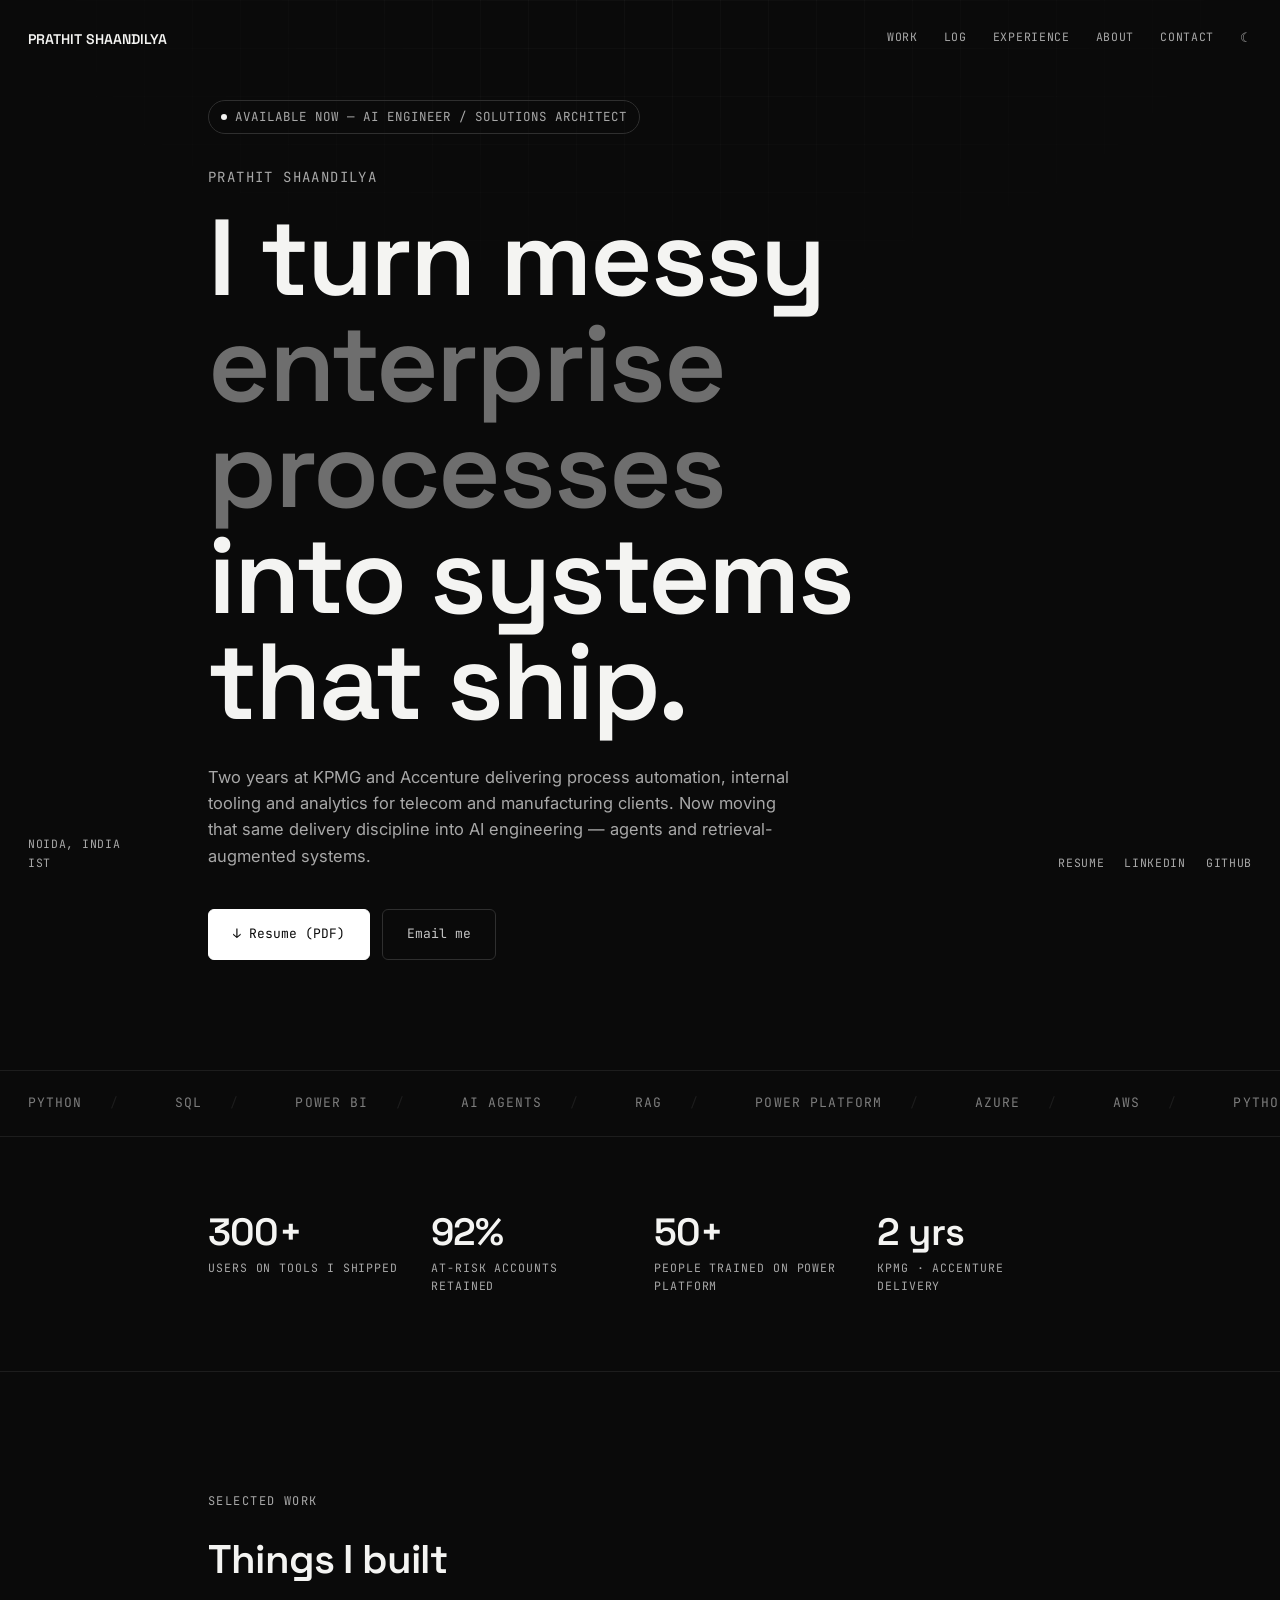
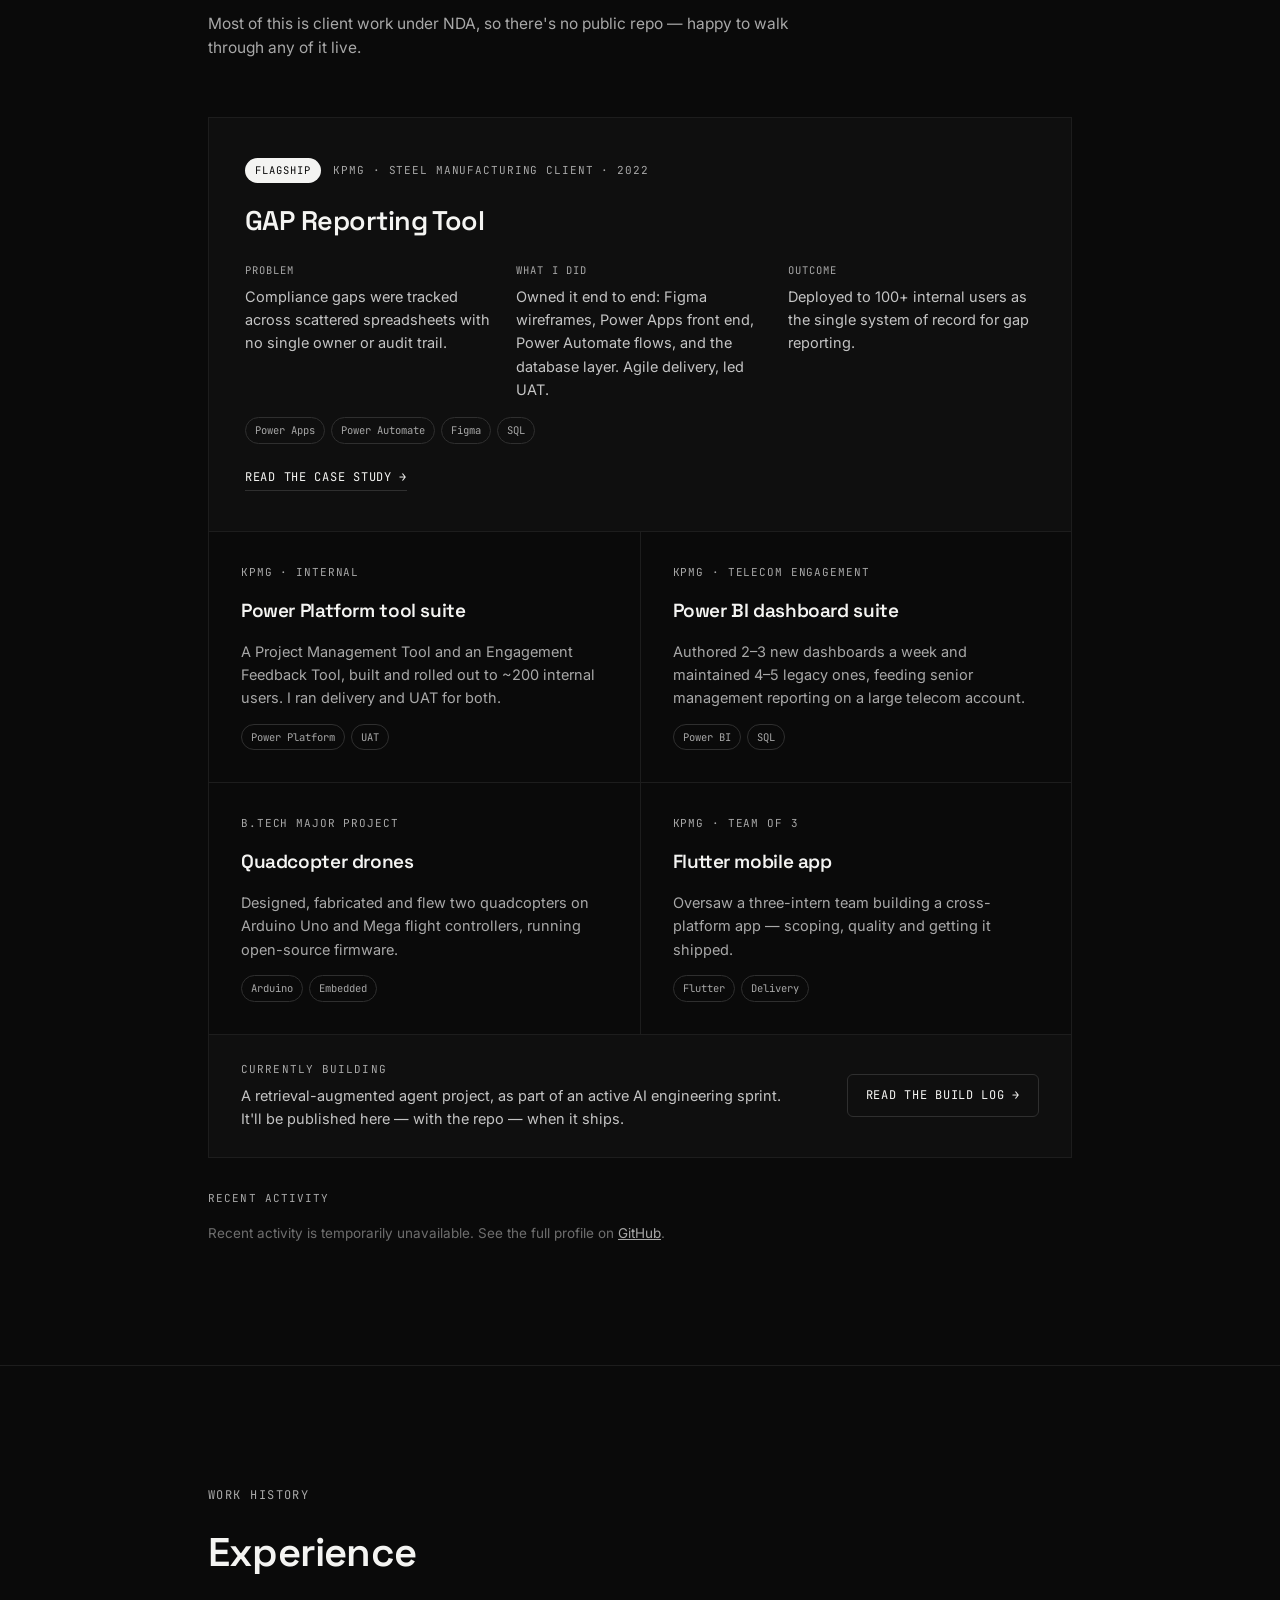
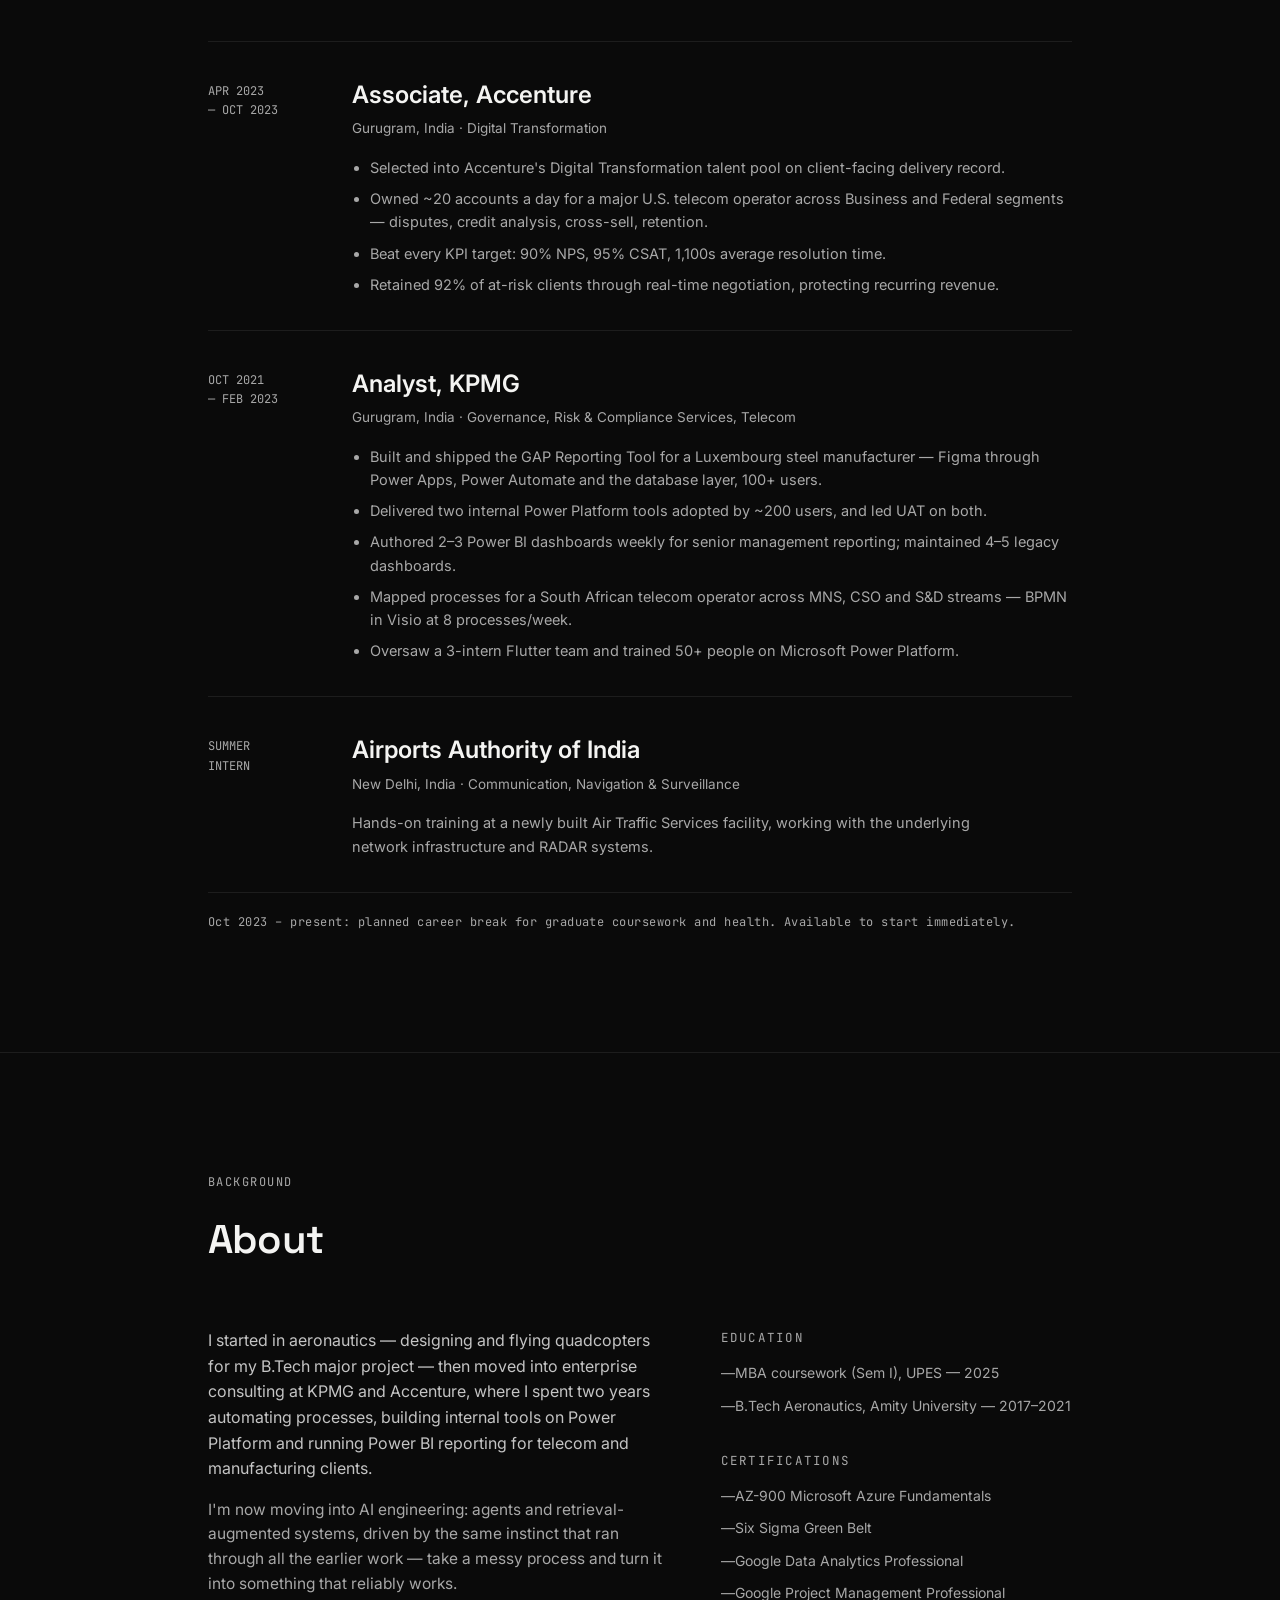
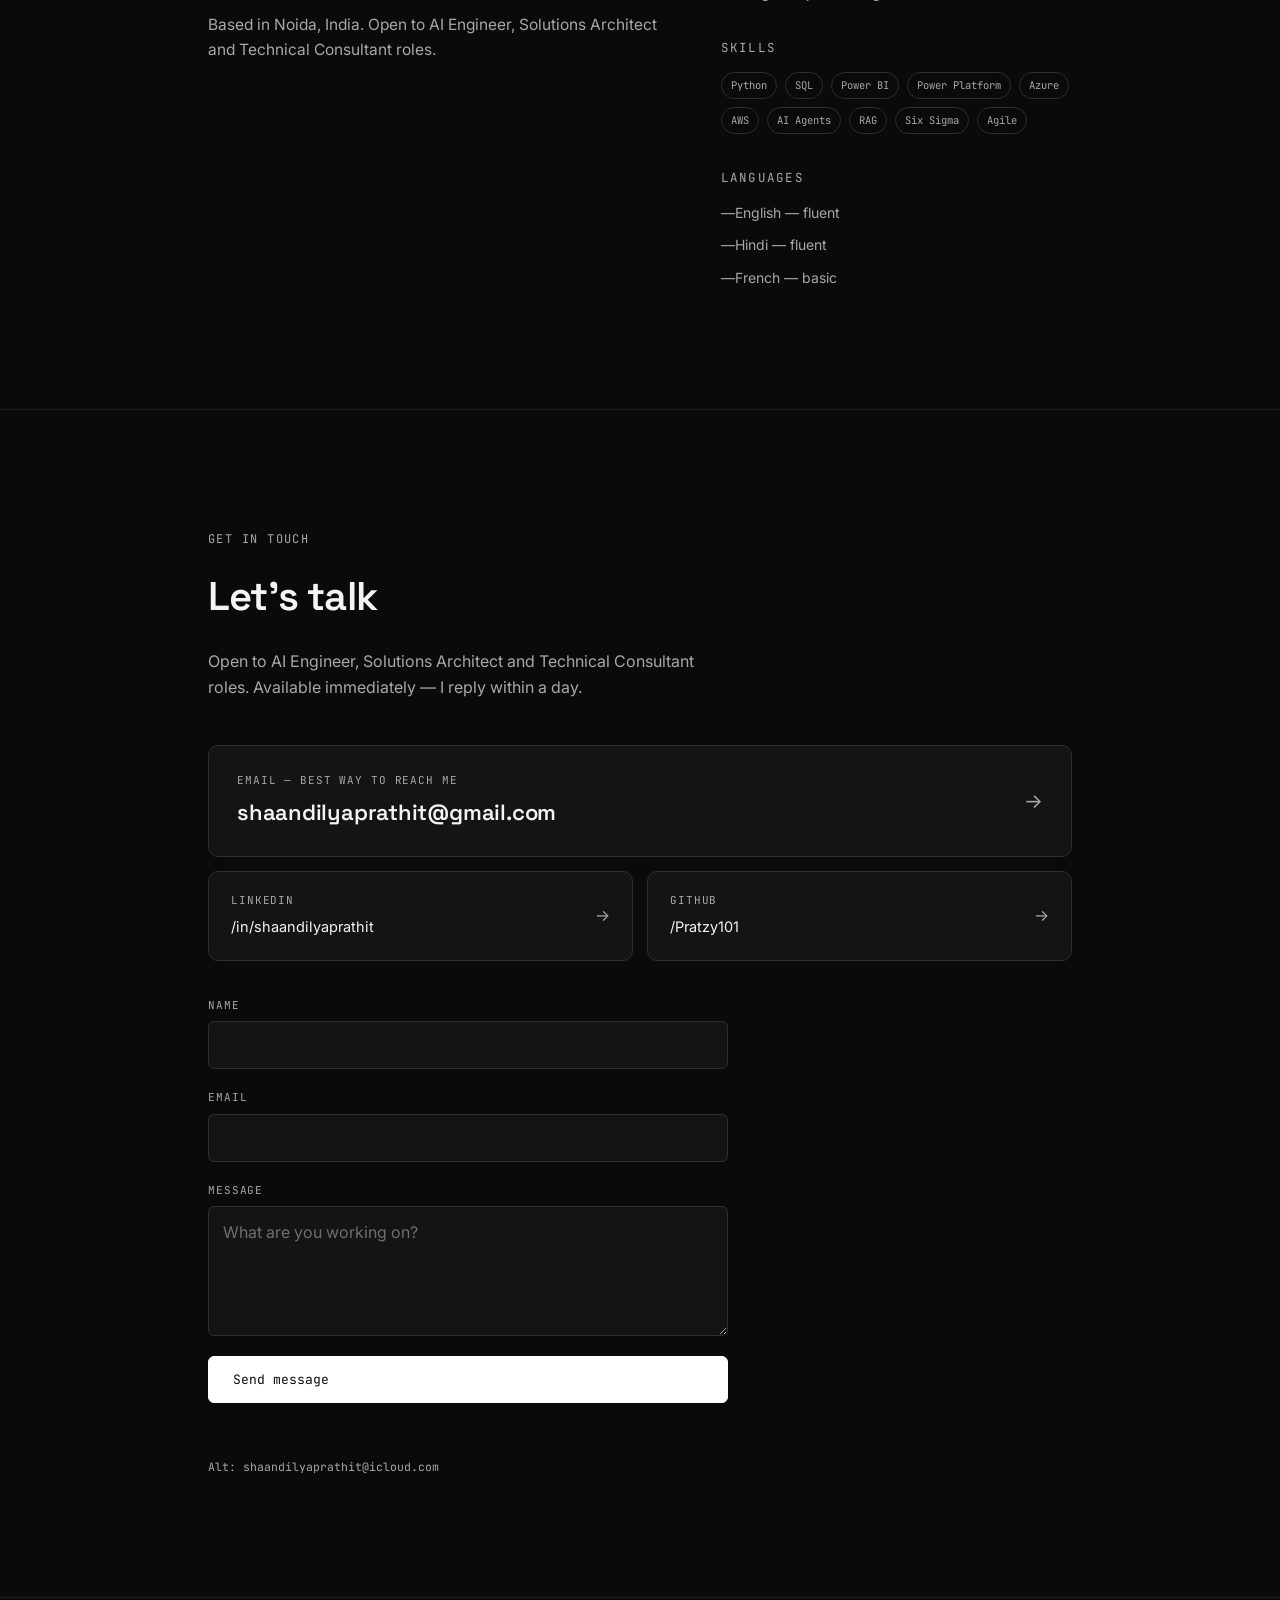
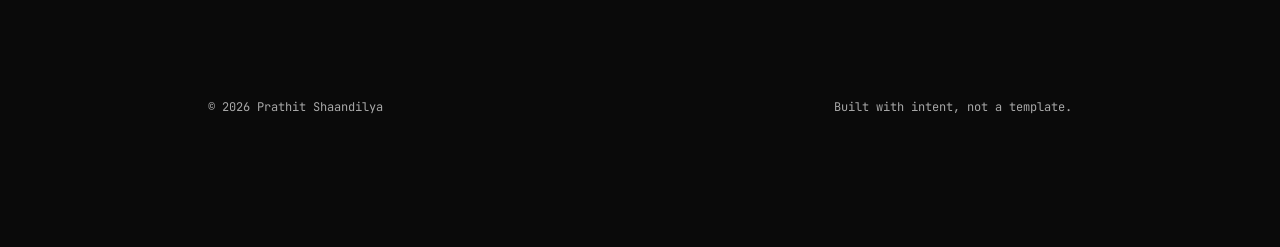
==== commit 0a8d945e: "V1.4: contact form — markup, styles, and submit handler" ====
--- a/static/index.html
+++ b/static/index.html
@@ -468,6 +468,43 @@
         <span class="arrow" aria-hidden="true">→</span>
       </a>
     </div>
+    <!-- ========================================================================
+         SUBMODULE: CONTACT FORM (new in V1.4)
+         Posts to /api/contact on the same origin. The email card and social
+         links above stay — if JS fails or the API is down, there is still a
+         way to reach me.
+         ======================================================================== -->
+    <form id="contact-form" class="contact-form reveal" novalidate>
+      <div class="cf-field">
+        <label for="cf-name">Name</label>
+        <input id="cf-name" name="name" type="text" required
+               minlength="2" maxlength="100" autocomplete="name">
+      </div>
+
+      <div class="cf-field">
+        <label for="cf-email">Email</label>
+        <input id="cf-email" name="email" type="email" required
+               maxlength="255" autocomplete="email">
+      </div>
+
+      <div class="cf-field">
+        <label for="cf-message">Message</label>
+        <textarea id="cf-message" name="message" required
+                  minlength="10" maxlength="5000"
+                  placeholder="What are you working on?"></textarea>
+      </div>
+
+      <!-- Hidden from humans by CSS, from screen readers by aria-hidden,
+           from keyboards by tabindex. Only bots fill this in. -->
+      <div class="cf-hp" aria-hidden="true">
+        <label for="cf-website">Website</label>
+        <input id="cf-website" name="website" type="text" tabindex="-1" autocomplete="off">
+      </div>
+
+      <button type="submit" class="btn btn-primary">Send message</button>
+
+      <p id="cf-status" class="cf-status" role="status" aria-live="polite"></p>
+    </form>
     <p class="contact-alt reveal">Alt: shaandilyaprathit@icloud.com</p>
   </div>
 </section>
--- a/static/assets/site.css
+++ b/static/assets/site.css
@@ -34,6 +34,8 @@
   --grid-line:rgba(255,255,255,0.026);
   --shadow-card:none;
   --maxw:920px;
+  --error:#e0796d;
+  --success:#8fbf9f;
 }
 
 /* The light greys are hand-picked, not a lightness-flip of the dark ones.
@@ -706,3 +708,57 @@
   font-family:'JetBrains Mono', monospace; font-size:10px; letter-spacing:0.1em;
   text-transform:uppercase; color:var(--text-faint); display:block; margin-bottom:4px;
 }
+
+/* ============================================================================
+   CONTACT FORM (new in V1.4)
+   The section previously offered only a mailto: link. This posts to the
+   FastAPI backend at /api/contact.
+
+   Inherits the existing tokens throughout — the form should read as part of
+   the same system as .email-card and .ccard above it, not as a bolted-on
+   widget.
+   ============================================================================ */
+.contact-form{ display:grid; gap:20px; max-width:520px; margin-top:36px; }
+
+.cf-field{ display:grid; gap:7px; }
+.cf-field label{
+  font-family:'JetBrains Mono', monospace; font-size:11px; letter-spacing:0.08em;
+  text-transform:uppercase; color:var(--text-dim);
+}
+.cf-field input,
+.cf-field textarea{
+  font-family:'Inter', system-ui, sans-serif;
+  /* 16px minimum, or iOS Safari zooms the viewport on focus. */
+  font-size:max(16px, 15px);
+  color:var(--text); background:var(--surface);
+  border:1px solid var(--border); border-radius:6px;
+  padding:13px 14px; width:100%;
+  transition:border-color .2s ease, background .2s ease;
+}
+.cf-field textarea{ resize:vertical; min-height:130px; line-height:1.6; }
+.cf-field input:hover,
+.cf-field textarea:hover{ border-color:var(--text-faint); }
+.cf-field input:focus,
+.cf-field textarea:focus{ outline:none; border-color:var(--text-dim); background:var(--surface-2); }
+.cf-field input::placeholder,
+.cf-field textarea::placeholder{ color:var(--text-faint); }
+
+.cf-field.has-error input,
+.cf-field.has-error textarea{ border-color:var(--error); }
+.cf-error{
+  font-family:'JetBrains Mono', monospace; font-size:11px;
+  letter-spacing:0.04em; color:var(--error);
+}
+
+/* Honeypot. Off-screen rather than display:none — some bots skip anything
+   explicitly hidden, but fill anything they can find in the DOM. */
+.cf-hp{ position:absolute; left:-9999px; width:1px; height:1px; overflow:hidden; }
+
+.contact-form .btn-primary:disabled{ opacity:.45; cursor:wait; }
+
+.cf-status{
+  font-family:'JetBrains Mono', monospace; font-size:12px; letter-spacing:0.04em;
+  min-height:1.4em; color:var(--text-dim);
+}
+.cf-status.is-success{ color:var(--success); }
+.cf-status.is-error{ color:var(--error); }
